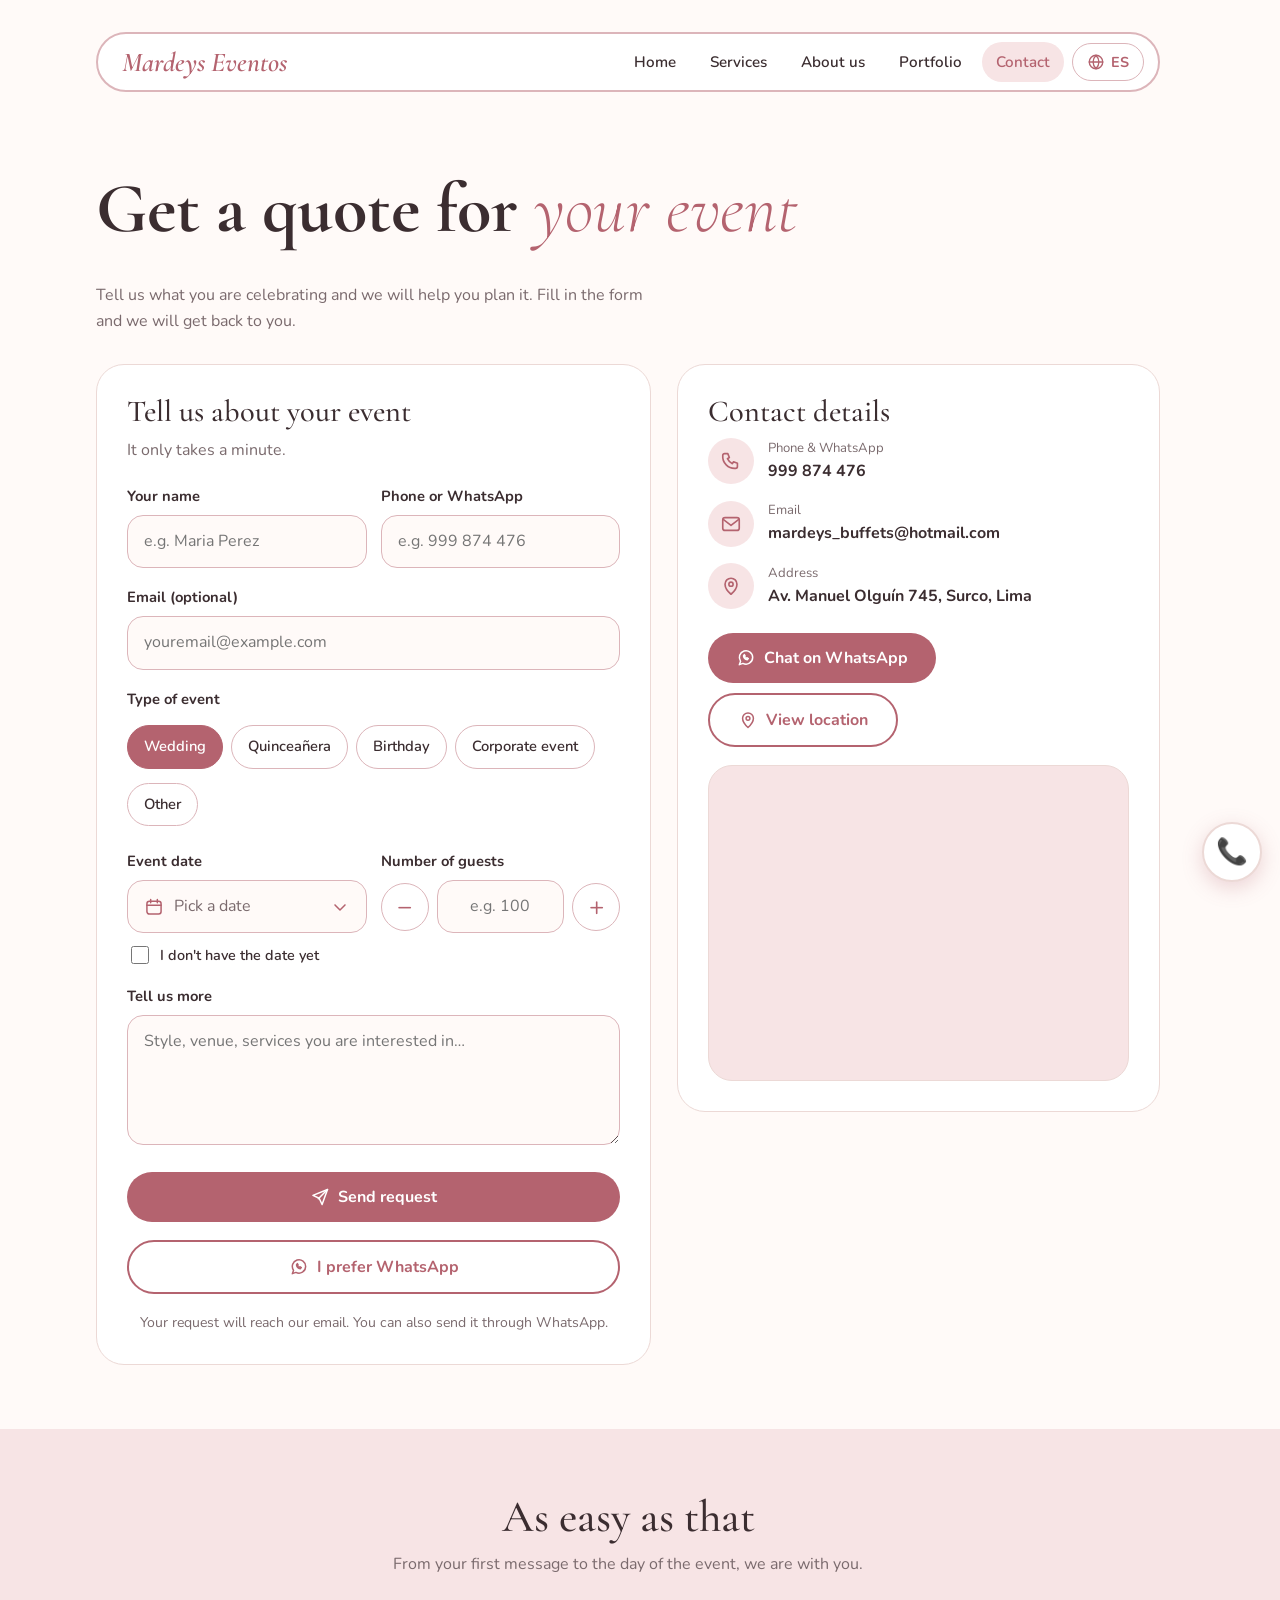
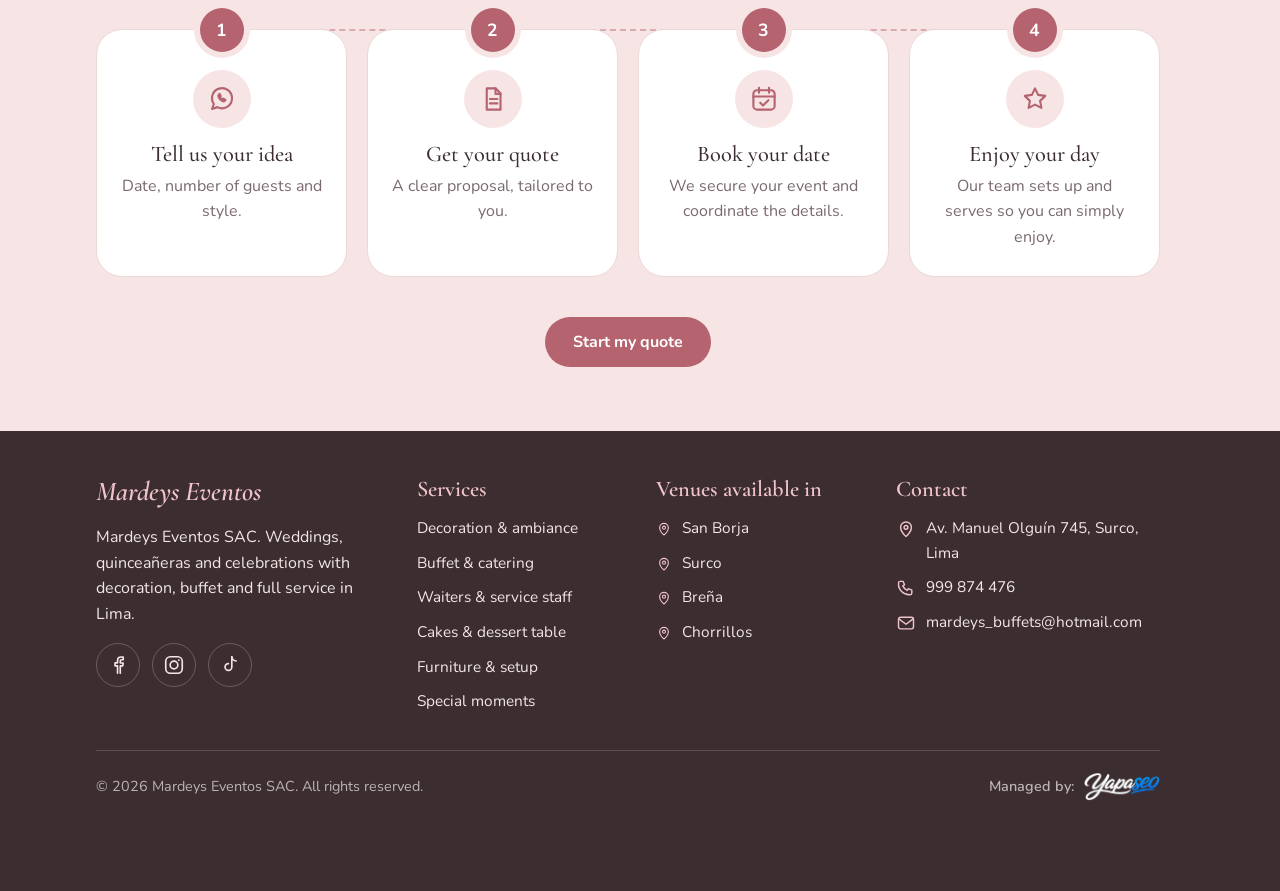
==== contacto/index.html @ 101382a9 "Add files via upload" ====
<!doctype html>
<html lang="es">
  <head>
    <meta charset="utf-8" />
    <meta name="viewport" content="width=device-width, initial-scale=1, viewport-fit=cover" />
    <title>Contacto | Mardeys Eventos</title>
    <meta name="description" content="Cotiza tu evento con Mardeys Eventos. WhatsApp 999 874 476, Surco, Lima." />
    <meta name="theme-color" content="#b4636f" />
    <script>
      /* Evita el parpadeo español -> inglés al cargar */
      try {
        var l = localStorage.getItem("lang") || ((navigator.language || "es").toLowerCase().indexOf("en") === 0 ? "en" : "es");
        if (l === "en") {
          document.documentElement.classList.add("lang-wait");
          setTimeout(function () {
            document.documentElement.classList.remove("lang-wait");
          }, 1500);
        }
      } catch (e) {}
    </script>
    <link rel="canonical" href="https://mardeyseventos.com/contacto/" />
    <link rel="icon" href="../assets/img/favicon.png" type="image/png" />
    <!-- Vista previa al compartir el enlace. Al publicar con el dominio final, cambia https://agencyaxiom1-boop.github.io/mardeyseventos/ por https://mardeyseventos.com/ -->
    <meta property="og:type" content="website" />
    <meta property="og:site_name" content="Mardeys Eventos" />
    <meta property="og:locale" content="es_PE" />
    <meta property="og:title" content="Contacto | Mardeys Eventos" />
    <meta property="og:description" content="Cotiza tu evento con Mardeys Eventos. WhatsApp 999 874 476, Surco, Lima." />
    <meta property="og:url" content="https://agencyaxiom1-boop.github.io/mardeyseventos/contacto/" />
    <meta property="og:image" content="https://agencyaxiom1-boop.github.io/mardeyseventos/assets/img/og-image.jpg" />
    <meta property="og:image:width" content="1200" />
    <meta property="og:image:height" content="630" />
    <meta name="twitter:card" content="summary_large_image" />
    <meta name="twitter:title" content="Contacto | Mardeys Eventos" />
    <meta name="twitter:description" content="Cotiza tu evento con Mardeys Eventos. WhatsApp 999 874 476, Surco, Lima." />
    <meta name="twitter:image" content="https://agencyaxiom1-boop.github.io/mardeyseventos/assets/img/og-image.jpg" />
    <link rel="preconnect" href="https://fonts.googleapis.com" />
    <link rel="preconnect" href="https://fonts.gstatic.com" crossorigin />
    <link
      href="https://fonts.googleapis.com/css2?family=Cormorant+Garamond:ital,wght@0,300;0,500;0,700;1,300;1,600&family=Nunito:wght@400;600;700&display=swap"
      rel="stylesheet"
    />
    <link rel="stylesheet" href="../assets/style.css" />
    <style>
/* Botón de idioma y pie de página (igual que la portada) */
.nav-right {
  display: flex;
  align-items: center;
  gap: 8px;
}
.lang {
  display: inline-flex;
  align-items: center;
  gap: 6px;
  background: #fff;
  color: var(--rose);
  border: 1.5px solid var(--edge, var(--line));
  border-radius: 999px;
  padding: 8px 14px;
  font: 700 0.9rem "Nunito", sans-serif;
  cursor: pointer;
  transition: background 0.2s;
}
.lang:hover {
  background: var(--blush);
}
.hero h1 span.plain {
  font-weight: inherit;
  font-style: normal;
  color: inherit;
}
@media (max-width: 760px) {
  .logo {
    white-space: nowrap;
    font-size: 1.5rem;
  }
  .lang {
    padding: 7px 11px;
  }
}
.footer-grid {
  display: grid;
  grid-template-columns: 1.4fr 1fr 1fr 1.3fr;
  gap: 36px;
}
footer h4 {
  font: 600 1.4rem "Cormorant Garamond", Georgia, serif;
  color: #f0c4ca;
  margin: 0 0 14px;
}
.f-list,
.f-contact {
  list-style: none;
  margin: 0;
  padding: 0;
  display: grid;
  gap: 10px;
  font-size: 0.96rem;
}
.f-list li,
.f-contact li {
  display: flex;
  gap: 10px;
  align-items: flex-start;
}
.f-ico {
  flex: none;
  width: 20px;
  height: 20px;
  margin-top: 3px;
  fill: none;
  stroke: #f0c4ca;
  stroke-width: 1.7;
  stroke-linecap: round;
  stroke-linejoin: round;
}
.f-ico.sm {
  width: 16px;
  height: 16px;
  margin-top: 5px;
}
footer a {
  text-decoration: none;
}
footer a:hover {
  text-decoration: underline;
}
@media (max-width: 900px) {
  .footer-grid {
    grid-template-columns: 1fr 1fr;
  }
}
@media (max-width: 560px) {
  .footer-grid {
    grid-template-columns: 1fr;
  }
}

/* Contacto */
.btn { position: relative; }
.btn::after { content: ""; position: absolute; left: 0; right: 0; bottom: -4px; height: 4px; }
html.lang-wait body { visibility: hidden; }
.ct-lead { color: var(--soft); max-width: 56ch; margin: 0; }
.ct-grid { display: grid; grid-template-columns: 1.15fr 1fr; gap: 26px; align-items: start; margin-top: 30px; }
.ct-card { background: #fff; border: 1.5px solid var(--line); border-radius: 28px; padding: 30px; }
.ct-card h2 { font-size: 1.9rem; margin-bottom: 0.3em; }
.ct-sub { color: var(--soft); margin: 0 0 22px; }
.ct-form { display: grid; gap: 18px; }
.ct-row { display: grid; grid-template-columns: 1fr 1fr; gap: 14px; }
.ct-field label, .ct-field .lbl { display: block; font-weight: 700; font-size: 0.92rem; margin-bottom: 6px; padding: 0; }
.ct-field input:not([type="radio"]), .ct-field textarea { width: 100%; padding: 13px 16px; border: 1.5px solid var(--edge, var(--line)); border-radius: 16px; font: inherit; background: var(--bg); color: var(--ink); transition: border-color 0.2s, box-shadow 0.2s; }
.ct-field textarea { resize: vertical; min-height: 110px; }
.ct-field input:not([type="radio"]):focus, .ct-field textarea:focus { outline: none; border-color: var(--rose); box-shadow: 0 0 0 4px #b4636f26; }
.chips { display: flex; flex-wrap: wrap; gap: 8px; border: 0; padding: 0; margin: 0; min-width: 0; }
.chip { position: relative; margin: 0; }
.chip input { position: absolute; inset: 0; width: 100%; height: 100%; margin: 0; opacity: 0; cursor: pointer; }
.chip span { display: inline-block; padding: 9px 16px; border-radius: 999px; border: 1.5px solid var(--edge, var(--line)); background: #fff; font-weight: 600; font-size: 0.92rem; transition: background 0.2s, color 0.2s, border-color 0.2s; }
.chip:hover span { background: var(--blush); }
.chip input:checked + span, .chip:hover input:checked + span { background: var(--rose); border-color: var(--rose); color: #fff; }
.chip input:focus-visible + span { outline: 3px solid var(--gold); outline-offset: 2px; }
.ct-submit { width: 100%; justify-content: center; }
.btn svg { flex: none; width: 20px; height: 20px; fill: none; stroke: currentColor; stroke-width: 1.8; stroke-linecap: round; stroke-linejoin: round; }
.ct-note { font-size: 0.88rem; color: var(--soft); text-align: center; margin: 0; }
.ct-list { list-style: none; margin: 0 0 24px; padding: 0; display: grid; gap: 16px; }
.ct-list li { display: flex; gap: 14px; align-items: center; }
.ct-ico { flex: none; width: 46px; height: 46px; border-radius: 50%; background: var(--blush); color: var(--rose); display: grid; place-items: center; }
.ct-ico svg { width: 22px; height: 22px; fill: none; stroke: currentColor; stroke-width: 1.8; stroke-linecap: round; stroke-linejoin: round; }
.ct-list small { display: block; color: var(--soft); font-size: 0.82rem; }
.ct-list a { font-weight: 700; text-decoration: none; word-break: break-word; }
.ct-list a:hover { text-decoration: underline; }
.ct-actions { display: flex; flex-wrap: wrap; gap: 10px; }
.ct-map { margin-top: 18px; border-radius: 24px; overflow: hidden; border: 1.5px solid var(--line); aspect-ratio: 4 / 3; background: var(--blush); }
.ct-map iframe { width: 100%; height: 100%; border: 0; display: block; }
.ct-num { width: 44px; height: 44px; border-radius: 50%; background: var(--rose); color: #fff; display: grid; place-items: center; font: 700 1.1rem "Nunito", sans-serif; }
@media (max-width: 860px) { .ct-grid { grid-template-columns: 1fr; } }
@media (max-width: 520px) { .ct-row { grid-template-columns: 1fr; } .ct-card { padding: 22px; } }
.hp { position: absolute; left: -9999px; width: 1px; height: 1px; opacity: 0; }
.ct-status { display: flex; gap: 14px; align-items: flex-start; border-radius: 20px; padding: 18px; }
.ct-status[hidden] { display: none; }
.ct-status.ok { background: var(--blush); border: 1.5px solid var(--edge, var(--line)); }
.ct-status.err { background: #fff; border: 1.5px solid var(--rose); }
.ct-status p { margin: 4px 0 12px; color: var(--soft); }
.ct-status b { font-size: 1.05rem; }
.st-ico { flex: none; width: 40px; height: 40px; border-radius: 50%; background: var(--rose); color: #fff; display: grid; place-items: center; }
.st-ico svg { width: 22px; height: 22px; fill: none; stroke: currentColor; stroke-width: 1.8; stroke-linecap: round; stroke-linejoin: round; }
.ct-status .btn { padding: 11px 20px; }
.btn.is-sending { opacity: 0.75; pointer-events: none; }
.btn.is-sending svg { animation: ctspin 0.9s linear infinite; }
@keyframes ctspin { to { transform: rotate(360deg); } }
@media (prefers-reduced-motion: reduce) { .btn.is-sending svg { animation: none; } }
.ct-row { align-items: start; }
.ct-err { margin: 6px 0 0; font-size: 0.85rem; color: #b3261e; }
.ct-err[hidden] { display: none; }
.ct-field input[aria-invalid="true"] { border-color: #b3261e; }
.dp { position: relative; }
.dp-btn { width: 100%; display: flex; align-items: center; gap: 10px; text-align: left; padding: 13px 16px; border: 1.5px solid var(--edge, var(--line)); border-radius: 16px; background: var(--bg); color: var(--ink); font: inherit; cursor: pointer; transition: border-color 0.2s, box-shadow 0.2s; }
.dp-btn svg { flex: none; width: 20px; height: 20px; fill: none; stroke: var(--rose); stroke-width: 1.8; stroke-linecap: round; stroke-linejoin: round; }
.dp-txt { flex: 1; color: var(--soft); }
.dp-btn.has .dp-txt { color: var(--ink); font-weight: 600; }
.dp-btn:hover:not(:disabled) { border-color: var(--rose); }
.dp-btn:focus-visible, .dp-btn[aria-expanded="true"] { outline: none; border-color: var(--rose); box-shadow: 0 0 0 4px #b4636f26; }
.dp-btn:disabled { opacity: 0.55; cursor: not-allowed; }
.dp-pop { position: absolute; z-index: 25; left: 0; top: calc(100% + 8px); width: 100%; min-width: 300px; background: #fff; border: 1.5px solid var(--edge, var(--line)); border-radius: 22px; padding: 14px; box-shadow: 0 18px 40px #b4636f33; }
.dp-pop[hidden] { display: none; }
.dp-head { display: flex; align-items: center; justify-content: space-between; margin-bottom: 8px; }
.dp-head b { font: 600 1.25rem "Cormorant Garamond", Georgia, serif; }
.dp-nav { width: 38px; height: 38px; border-radius: 50%; border: 0; background: var(--blush); color: var(--rose); cursor: pointer; display: grid; place-items: center; }
.dp-nav:disabled { opacity: 0.35; cursor: not-allowed; }
.dp-nav svg { width: 18px; height: 18px; fill: none; stroke: currentColor; stroke-width: 2; stroke-linecap: round; stroke-linejoin: round; }
.dp-week, .dp-grid { display: grid; grid-template-columns: repeat(7, 1fr); gap: 2px; text-align: center; }
.dp-week span { font-size: 0.78rem; font-weight: 700; color: var(--soft); padding: 6px 0; }
.dp-day { aspect-ratio: 1; border: 0; border-radius: 50%; background: none; font: 600 0.92rem "Nunito", sans-serif; color: var(--ink); cursor: pointer; padding: 0; }
.dp-day:hover:not(:disabled) { background: var(--blush); }
.dp-day:disabled { color: #c9b9bb; cursor: not-allowed; }
.dp-day.today { box-shadow: inset 0 0 0 1.5px var(--rose); }
.dp-day.sel, .dp-day.sel:hover { background: var(--rose); color: #fff; }
.dp-day:focus-visible { outline: 3px solid var(--gold); outline-offset: 1px; }
.ct-field .chk { display: flex; gap: 8px; align-items: center; margin: 10px 0 0; font-weight: 600; font-size: 0.9rem; cursor: pointer; }
.ct-field .chk input[type="checkbox"] { width: 18px; height: 18px; padding: 0; border: 0; accent-color: var(--rose); box-shadow: none; }
.step { display: flex; align-items: center; gap: 8px; }
.step input { text-align: center; -moz-appearance: textfield; appearance: textfield; min-width: 0; }
.step input::-webkit-outer-spin-button, .step input::-webkit-inner-spin-button { -webkit-appearance: none; margin: 0; }
.step-b { flex: none; width: 48px; height: 48px; border-radius: 50%; border: 1.5px solid var(--edge, var(--line)); background: #fff; color: var(--rose); font: 400 1.6rem/1 "Nunito", sans-serif; cursor: pointer; transition: background 0.2s; }
.step-b:hover { background: var(--blush); }
.step-b:focus-visible { outline: 3px solid var(--gold); outline-offset: 2px; }
.footer-bottom { border-top: 1px solid #f3e6e42e; margin-top: 36px; padding-top: 22px; display: flex; justify-content: space-between; align-items: center; flex-wrap: wrap; gap: 14px; font-size: 0.9rem; color: #f3e6e4b8; }
.footer-bottom p { margin: 0; }
.footer-bottom .by { display: flex; align-items: center; gap: 10px; font-weight: 600; }
.footer-bottom .by img { display: block; height: 28px; width: auto; }
.ct-steps-head { text-align: center; margin-bottom: 52px; }
.ct-steps-head h2 { margin-bottom: 0.2em; }
.ct-steps-head p { margin: 0; color: var(--soft); }
.ct-steps { position: relative; display: grid; grid-template-columns: repeat(4, 1fr); gap: 20px; }
.ct-steps::before { content: ""; position: absolute; top: 0; left: 12.5%; right: 12.5%; border-top: 2px dashed var(--rose); opacity: 0.45; }
.ct-step { position: relative; background: #fff; border: 1.5px solid var(--line); border-radius: 26px; padding: 40px 22px 26px; text-align: center; transition: border-color 0.2s, box-shadow 0.2s; }
.ct-step:hover { border-color: var(--rose); box-shadow: 0 14px 30px #b4636f26; }
.ct-step .ct-num { position: absolute; top: -22px; left: 50%; transform: translateX(-50%); margin: 0; box-shadow: 0 0 0 6px var(--blush); }
.ct-sico { width: 58px; height: 58px; border-radius: 50%; background: var(--blush); color: var(--rose); display: grid; place-items: center; margin: 0 auto 14px; }
.ct-sico svg { width: 30px; height: 30px; fill: none; stroke: currentColor; stroke-width: 1.7; stroke-linecap: round; stroke-linejoin: round; }
.ct-step h3 { font-size: 1.4rem; margin-bottom: 0.3em; }
.ct-step p { margin: 0; color: var(--soft); }
.ct-steps-cta { text-align: center; margin: 40px 0 0; }
#formulario { scroll-margin-top: 100px; }
@media (max-width: 980px) { .ct-steps { grid-template-columns: repeat(2, 1fr); row-gap: 40px; } .ct-steps::before { display: none; } }
@media (max-width: 560px) { .ct-steps { grid-template-columns: 1fr; } }
    </style>
  </head>
  <body>
    <header>
      <div class="wrap">
        <nav class="nav" aria-label="Principal">
          <a class="logo" href="../">Mardeys Eventos</a>
          <div class="nav-right">
            <ul>
              <li><a href="../" data-en="Home">Inicio</a></li>
              <li><a href="../servicios/" data-en="Services">Servicios</a></li>
              <li><a href="../nosotros/" data-en="About us">Nosotros</a></li>
              <li><a href="../portafolio/" data-en="Portfolio">Portafolio</a></li>
              <li><a href="../contacto/" aria-current="page" data-en="Contact">Contacto</a></li>
            </ul>
            <button class="lang" id="lang" type="button" aria-label="Change language to English"><svg viewBox="0 0 24 24" width="18" height="18" fill="none" stroke="currentColor" stroke-width="1.8" stroke-linecap="round" stroke-linejoin="round" aria-hidden="true"><circle cx="12" cy="12" r="9"/><path d="M3 12h18M12 3c2.6 2.8 3.9 5.8 3.9 9s-1.3 6.2-3.9 9c-2.6-2.8-3.9-5.8-3.9-9S9.4 5.8 12 3z"/></svg><span>EN</span></button>
            <button class="burger" aria-label="Abrir menú" data-en-aria="Open menu" aria-expanded="false">☰</button>
          </div>
        </nav>
      </div>
    </header>
    <main>
      <section>
        <div class="wrap">
          <h1><b data-en="Get a quote for">Cotiza</b> <span data-en="your event">tu evento</span></h1>
          <p class="ct-lead" data-en="Tell us what you are celebrating and we will help you plan it. Fill in the form and we will get back to you.">Cuéntanos qué celebras y te ayudamos a armarlo. Llena el formulario y te contactaremos.</p>
          <div class="ct-grid">
            <div class="ct-card" id="formulario">
              <h2 data-en="Tell us about your event">Cuéntanos de tu evento</h2>
              <p class="ct-sub" data-en="It only takes a minute.">Solo te tomará un minuto.</p>
              <form id="cotiza" class="ct-form" novalidate>
                <div class="ct-row">
                  <div class="ct-field">
                    <label for="c-name" data-en="Your name">Tu nombre</label>
                    <input id="c-name" name="n" autocomplete="name" placeholder="Ej. María Pérez" data-en-ph="e.g. Maria Perez" />
                    <p class="ct-err" id="er-name" role="alert" hidden data-en="Please enter your name.">Escribe tu nombre.</p>
                  </div>
                  <div class="ct-field">
                    <label for="c-phone" data-en="Phone or WhatsApp">Teléfono o WhatsApp</label>
                    <input id="c-phone" name="p" type="tel" inputmode="tel" autocomplete="tel" placeholder="Ej. 999 874 476" data-en-ph="e.g. 999 874 476" />
                    <p class="ct-err" id="er-phone" role="alert" hidden data-en="Please enter a valid phone or WhatsApp number.">Escribe un teléfono o WhatsApp válido.</p>
                  </div>
                </div>
                <div class="ct-field">
                  <label for="c-mail" data-en="Email (optional)">Correo (opcional)</label>
                  <input id="c-mail" name="e" type="email" autocomplete="email" placeholder="tucorreo@ejemplo.com" data-en-ph="youremail@example.com" />
                  <p class="ct-err" id="er-mail" role="alert" hidden data-en="Please check that your email is correct.">Revisa que tu correo esté bien escrito.</p>
                </div>
                <fieldset class="chips ct-field" aria-labelledby="c-type">
                  <span class="lbl" id="c-type" style="width: 100%" data-en="Type of event">Tipo de evento</span>
                  <label class="chip"><input type="radio" name="t" value="Boda" data-en="Wedding" checked /><span data-en="Wedding">Boda</span></label><label class="chip"><input type="radio" name="t" value="Quinceañera" data-en="Quinceañera" /><span data-en="Quinceañera">Quinceañera</span></label><label class="chip"><input type="radio" name="t" value="Cumpleaños" data-en="Birthday" /><span data-en="Birthday">Cumpleaños</span></label><label class="chip"><input type="radio" name="t" value="Evento corporativo" data-en="Corporate event" /><span data-en="Corporate event">Evento corporativo</span></label><label class="chip"><input type="radio" name="t" value="Otro" data-en="Other" /><span data-en="Other">Otro</span></label>
                </fieldset>
                <div class="ct-row">
                  <div class="ct-field">
                    <label id="c-date-l" data-en="Event date">Fecha del evento</label>
                    <div class="dp" id="dp">
                      <button type="button" class="dp-btn" id="dpBtn" aria-haspopup="dialog" aria-expanded="false" aria-labelledby="c-date-l dpTxt"><svg viewBox="0 0 24 24" aria-hidden="true"><rect x="3.5" y="5" width="17" height="15.5" rx="3"/><path d="M8 3v4M16 3v4M3.5 10h17"/></svg><span class="dp-txt" id="dpTxt" data-en="Pick a date">Elige una fecha</span><svg viewBox="0 0 24 24" aria-hidden="true"><path d="M6 9.5l6 6 6-6"/></svg></button>
                      <input type="hidden" name="f" id="c-date" value="" />
                      <div class="dp-pop" id="dpPop" role="dialog" aria-label="Calendario" data-en-aria="Calendar" hidden>
                        <div class="dp-head">
                          <button type="button" class="dp-nav" id="dpPrev" aria-label="Mes anterior" data-en-aria="Previous month"><svg viewBox="0 0 24 24" aria-hidden="true"><path d="M14.5 6l-6 6 6 6"/></svg></button>
                          <b id="dpTitle" aria-live="polite"></b>
                          <button type="button" class="dp-nav" id="dpNext" aria-label="Mes siguiente" data-en-aria="Next month"><svg viewBox="0 0 24 24" aria-hidden="true"><path d="M9.5 6l6 6-6 6"/></svg></button>
                        </div>
                        <div class="dp-week" id="dpWeek"></div>
                        <div class="dp-grid" id="dpGrid"></div>
                      </div>
                    </div>
                    <label class="chk"><input type="checkbox" id="dpTbd" /><span data-en="I don't have the date yet">Aún no tengo la fecha</span></label>
                  </div>
                  <div class="ct-field">
                    <label for="c-guests" data-en="Number of guests">Número de invitados</label>
                    <div class="step">
                      <button type="button" class="step-b" id="gMinus" aria-label="Menos invitados" data-en-aria="Fewer guests">−</button>
                      <input id="c-guests" name="i" type="number" min="1" max="5000" inputmode="numeric" placeholder="Ej. 100" data-en-ph="e.g. 100" />
                      <button type="button" class="step-b" id="gPlus" aria-label="Más invitados" data-en-aria="More guests">+</button>
                    </div>
                    <p class="ct-err" id="er-guests" role="alert" hidden data-en="Please enter a number greater than 0.">Escribe un número mayor a 0.</p>
                  </div>
                </div>
                <div class="ct-field">
                  <label for="c-msg" data-en="Tell us more">Cuéntanos más</label>
                  <textarea id="c-msg" name="m" rows="4" placeholder="Estilo, local, servicios que te interesan…" data-en-ph="Style, venue, services you are interested in…"></textarea>
                </div>
                <input class="hp" type="text" name="_honey" tabindex="-1" autocomplete="off" aria-hidden="true" />
                <button class="btn ct-submit" id="ctSend" type="submit"><svg viewBox="0 0 24 24" aria-hidden="true"><path d="M21 3L10 14"/><path d="M21 3l-6.5 18-3.5-7.5L3.5 10z"/></svg><span data-en="Send request">Enviar solicitud</span></button>
                <button class="btn alt ct-submit" id="ctWa" type="button"><svg viewBox="0 0 24 24" aria-hidden="true"><path d="M20 11.5a8 8 0 0 1-11.7 7L4 20l1.5-4A8 8 0 1 1 20 11.5z"/><path d="M9 9.5c.3 2 2.5 4.2 4.5 4.5l1.3-1.3-1.8-1-.8.8c-.8-.4-1.6-1.2-2-2l.8-.8-1-1.8z"/></svg><span data-en="I prefer WhatsApp">Prefiero WhatsApp</span></button>
                <p class="ct-note" data-en="Your request will reach our email. You can also send it through WhatsApp.">Tu solicitud llegará a nuestro correo. También puedes enviarla por WhatsApp.</p>
                <div class="ct-status ok" id="stOk" role="status" hidden>
                  <span class="st-ico"><svg viewBox="0 0 24 24" aria-hidden="true"><circle cx="12" cy="12" r="9"/><path d="M8 12.5l2.7 2.7L16 9.5"/></svg></span>
                  <div>
                    <b data-en="Thank you! We received your request.">¡Gracias! Recibimos tu solicitud.</b>
                    <p data-en="We will get in touch with you. For a faster reply, write to us on WhatsApp.">Nos pondremos en contacto contigo. Para una respuesta más rápida, escríbenos por WhatsApp.</p>
                    <a class="btn" id="stOkWa" data-keep href="https://wa.me/51999874476" target="_blank" rel="noopener"><svg viewBox="0 0 24 24" aria-hidden="true"><path d="M20 11.5a8 8 0 0 1-11.7 7L4 20l1.5-4A8 8 0 1 1 20 11.5z"/><path d="M9 9.5c.3 2 2.5 4.2 4.5 4.5l1.3-1.3-1.8-1-.8.8c-.8-.4-1.6-1.2-2-2l.8-.8-1-1.8z"/></svg><span data-en="Chat on WhatsApp">Escribir por WhatsApp</span></a>
                  </div>
                </div>
                <div class="ct-status err" id="stErr" role="alert" hidden>
                  <span class="st-ico"><svg viewBox="0 0 24 24" aria-hidden="true"><path d="M12 3.5l9.5 16.5h-19z"/><path d="M12 10v4.5M12 17.2v.1"/></svg></span>
                  <div>
                    <b data-en="We could not send your request by email.">No pudimos enviar tu solicitud por correo.</b>
                    <p data-en="Send it through WhatsApp and we will help you just the same.">Envíala por WhatsApp y te atendemos igual.</p>
                    <a class="btn" id="stErrWa" data-keep href="https://wa.me/51999874476" target="_blank" rel="noopener"><svg viewBox="0 0 24 24" aria-hidden="true"><path d="M20 11.5a8 8 0 0 1-11.7 7L4 20l1.5-4A8 8 0 1 1 20 11.5z"/><path d="M9 9.5c.3 2 2.5 4.2 4.5 4.5l1.3-1.3-1.8-1-.8.8c-.8-.4-1.6-1.2-2-2l.8-.8-1-1.8z"/></svg><span data-en="Send via WhatsApp">Enviar por WhatsApp</span></a>
                  </div>
                </div>
              </form>
            </div>
            <div class="ct-card">
              <h2 data-en="Contact details">Datos de contacto</h2>
              <ul class="ct-list">
                <li><span class="ct-ico"><svg viewBox="0 0 24 24" aria-hidden="true"><path d="M5 4h3.5l1.7 4.2-2.1 1.3a11 11 0 0 0 5.4 5.4l1.3-2.1L19 14.5V18a2 2 0 0 1-2 2A13 13 0 0 1 3 6a2 2 0 0 1 2-2z"/></svg></span><div><small data-en="Phone &amp; WhatsApp">Teléfono y WhatsApp</small><a href="tel:+51999874476">999 874 476</a></div></li>
                <li><span class="ct-ico"><svg viewBox="0 0 24 24" aria-hidden="true"><rect x="3" y="5" width="18" height="14" rx="2.5"/><path d="M3.5 7l8.5 6.5L20.5 7"/></svg></span><div><small data-en="Email">Correo</small><a href="mailto:mardeys_buffets@hotmail.com">mardeys_buffets@hotmail.com</a></div></li>
                <li><span class="ct-ico"><svg viewBox="0 0 24 24" aria-hidden="true"><path d="M12 21s-6.5-5.6-6.5-11a6.5 6.5 0 0 1 13 0c0 5.4-6.5 11-6.5 11z"/><circle cx="12" cy="10" r="2.3"/></svg></span><div><small data-en="Address">Dirección</small><a href="https://maps.app.goo.gl/GQTiQzbimwWEMRk46" target="_blank" rel="noopener">Av. Manuel Olguín 745, Surco, Lima</a></div></li>
              </ul>
              <div class="ct-actions">
                <a class="btn" href="https://wa.me/51999874476?text=Hola%20Mardeys%20Eventos%2C%20quiero%20cotizar%20mi%20evento" target="_blank" rel="noopener"><svg viewBox="0 0 24 24" aria-hidden="true"><path d="M20 11.5a8 8 0 0 1-11.7 7L4 20l1.5-4A8 8 0 1 1 20 11.5z"/><path d="M9 9.5c.3 2 2.5 4.2 4.5 4.5l1.3-1.3-1.8-1-.8.8c-.8-.4-1.6-1.2-2-2l.8-.8-1-1.8z"/></svg><span data-en="Chat on WhatsApp">Escribir por WhatsApp</span></a>
                <a class="btn alt" href="https://maps.app.goo.gl/GQTiQzbimwWEMRk46" target="_blank" rel="noopener"><svg viewBox="0 0 24 24" aria-hidden="true"><path d="M12 21s-6.5-5.6-6.5-11a6.5 6.5 0 0 1 13 0c0 5.4-6.5 11-6.5 11z"/><circle cx="12" cy="10" r="2.3"/></svg><span data-en="View location">Ver ubicación</span></a>
              </div>
              <div class="ct-map">
                <iframe src="https://www.google.com/maps?q=Av.+Manuel+Olgu%C3%ADn+745,+Surco,+Lima&amp;output=embed" title="Mapa" aria-label="Mapa de ubicación de Mardeys Eventos" data-en-aria="Mardeys Eventos location map" loading="lazy" referrerpolicy="no-referrer-when-downgrade"></iframe>
              </div>
            </div>
          </div>
        </div>
      </section>
      <section class="tint">
        <div class="wrap">
          <div class="ct-steps-head">
            <h2 data-en="As easy as that">Así de fácil</h2>
            <p data-en="From your first message to the day of the event, we are with you.">Desde tu primer mensaje hasta el día del evento, te acompañamos.</p>
          </div>
          <div class="ct-steps">
            <div class="ct-step">
              <div class="ct-num">1</div>
              <span class="ct-sico"><svg viewBox="0 0 24 24" aria-hidden="true"><path d="M20 11.5a8 8 0 0 1-11.7 7L4 20l1.5-4A8 8 0 1 1 20 11.5z"/><path d="M9 9.5c.3 2 2.5 4.2 4.5 4.5l1.3-1.3-1.8-1-.8.8c-.8-.4-1.6-1.2-2-2l.8-.8-1-1.8z"/></svg></span>
              <h3 data-en="Tell us your idea">Cuéntanos tu idea</h3>
              <p data-en="Date, number of guests and style.">Fecha, número de invitados y estilo.</p>
            </div>
            <div class="ct-step">
              <div class="ct-num">2</div>
              <span class="ct-sico"><svg viewBox="0 0 24 24" aria-hidden="true"><path d="M7 3.5h7l4 4V20.5H7z"/><path d="M14 3.5V8h4M9.5 12h6M9.5 15.5h6"/></svg></span>
              <h3 data-en="Get your quote">Recibe tu cotización</h3>
              <p data-en="A clear proposal, tailored to you.">Una propuesta clara, a tu medida.</p>
            </div>
            <div class="ct-step">
              <div class="ct-num">3</div>
              <span class="ct-sico"><svg viewBox="0 0 24 24" aria-hidden="true"><rect x="3.5" y="5" width="17" height="15.5" rx="3"/><path d="M8 3v4M16 3v4M3.5 10h17M9 15l2.2 2.2L15.5 13"/></svg></span>
              <h3 data-en="Book your date">Reserva tu fecha</h3>
              <p data-en="We secure your event and coordinate the details.">Aseguramos tu evento y coordinamos los detalles.</p>
            </div>
            <div class="ct-step">
              <div class="ct-num">4</div>
              <span class="ct-sico"><svg viewBox="0 0 24 24" aria-hidden="true"><path d="M12 3.5l2.5 5.2 5.7.8-4.1 4 1 5.6L12 16.5 6.9 19.1l1-5.6-4.1-4 5.7-.8z"/></svg></span>
              <h3 data-en="Enjoy your day">Disfruta tu día</h3>
              <p data-en="Our team sets up and serves so you can simply enjoy.">Nuestro equipo monta y atiende para que tú solo disfrutes.</p>
            </div>
          </div>
          <p class="ct-steps-cta"><a class="btn" href="#formulario"><span data-en="Start my quote">Empezar mi cotización</span></a></p>
        </div>
      </section>
    </main>
    <footer>
      <div class="wrap footer-grid">
        <div>
          <a class="logo" href="../">Mardeys Eventos</a>
          <p data-en="Mardeys Eventos SAC. Weddings, quinceañeras and celebrations with decoration, buffet and full service in Lima.">
            Mardeys Eventos SAC. Bodas, quinceañeras y celebraciones con decoración, buffet y
            servicio completo en Lima.
          </p>
          <div class="social">
            <a
              href="https://www.facebook.com/share/19fRWKrdeW/"
              target="_blank"
              rel="noopener"
              aria-label="Facebook"
              title="Facebook"
              ><svg
                viewBox="0 0 24 24"
                width="22"
                height="22"
                fill="none"
                stroke="currentColor"
                stroke-width="1.8"
                stroke-linecap="round"
                stroke-linejoin="round"
                aria-hidden="true"
              >
                <path
                  d="M14.5 21v-8h2.7l.4-3.2h-3.1V7.8c0-.9.3-1.5 1.6-1.5h1.6V3.4c-.3 0-1.2-.1-2.3-.1-2.3 0-3.9 1.4-3.9 4v2.3H8.8V13h2.7v8"
                /></svg></a
            ><a
              href="https://www.instagram.com/mardeyseventos/"
              target="_blank"
              rel="noopener"
              aria-label="Instagram"
              title="Instagram"
              ><svg
                viewBox="0 0 24 24"
                width="22"
                height="22"
                fill="none"
                stroke="currentColor"
                stroke-width="1.8"
                stroke-linecap="round"
                stroke-linejoin="round"
                aria-hidden="true"
              >
                <rect x="3" y="3" width="18" height="18" rx="5" />
                <circle cx="12" cy="12" r="4.2" />
                <circle cx="17.3" cy="6.7" r="1" fill="currentColor" stroke="none" /></svg></a
            ><a
              href="https://www.tiktok.com/@mardeys_eventos"
              target="_blank"
              rel="noopener"
              aria-label="TikTok"
              title="TikTok"
              ><svg
                viewBox="0 0 24 24"
                width="22"
                height="22"
                fill="none"
                stroke="currentColor"
                stroke-width="1.8"
                stroke-linecap="round"
                stroke-linejoin="round"
                aria-hidden="true"
              >
                <path d="M14 3v11.2a3.7 3.7 0 1 1-3.7-3.7" />
                <path d="M14 3c.3 2.5 2.1 4.3 4.7 4.6" /></svg
            ></a>
          </div>
        </div>
        <div>
          <h4 data-en="Services">Servicios</h4>
          <ul class="f-list">
            <li data-en="Decoration &amp; ambiance">Decoración y ambientación</li>
            <li data-en="Buffet &amp; catering">Buffet y catering</li>
            <li data-en="Waiters &amp; service staff">Mozos y personal de servicio</li>
            <li data-en="Cakes &amp; dessert table">Tortas y mesa de dulces</li>
            <li data-en="Furniture &amp; setup">Mobiliario y montaje</li>
            <li data-en="Special moments">Momentos especiales</li>
          </ul>
        </div>
        <div>
          <h4 data-en="Venues available in">Locales disponibles en</h4>
          <ul class="f-list">
            <li><svg class="f-ico sm" viewBox="0 0 24 24" aria-hidden="true"><path d="M12 21s-6.5-5.6-6.5-11a6.5 6.5 0 0 1 13 0c0 5.4-6.5 11-6.5 11z"/><circle cx="12" cy="10" r="2.3"/></svg>San Borja</li>
            <li><svg class="f-ico sm" viewBox="0 0 24 24" aria-hidden="true"><path d="M12 21s-6.5-5.6-6.5-11a6.5 6.5 0 0 1 13 0c0 5.4-6.5 11-6.5 11z"/><circle cx="12" cy="10" r="2.3"/></svg>Surco</li>
            <li><svg class="f-ico sm" viewBox="0 0 24 24" aria-hidden="true"><path d="M12 21s-6.5-5.6-6.5-11a6.5 6.5 0 0 1 13 0c0 5.4-6.5 11-6.5 11z"/><circle cx="12" cy="10" r="2.3"/></svg>Breña</li>
            <li><svg class="f-ico sm" viewBox="0 0 24 24" aria-hidden="true"><path d="M12 21s-6.5-5.6-6.5-11a6.5 6.5 0 0 1 13 0c0 5.4-6.5 11-6.5 11z"/><circle cx="12" cy="10" r="2.3"/></svg>Chorrillos</li>
          </ul>
        </div>
        <div>
          <h4 data-en="Contact">Contacto</h4>
          <ul class="f-contact">
            <li><svg class="f-ico" viewBox="0 0 24 24" aria-hidden="true"><path d="M12 21s-6.5-5.6-6.5-11a6.5 6.5 0 0 1 13 0c0 5.4-6.5 11-6.5 11z"/><circle cx="12" cy="10" r="2.3"/></svg><a href="https://maps.app.goo.gl/GQTiQzbimwWEMRk46" target="_blank" rel="noopener">Av. Manuel Olguín 745, Surco, Lima</a></li>
            <li><svg class="f-ico" viewBox="0 0 24 24" aria-hidden="true"><path d="M5 4h3.5l1.7 4.2-2.1 1.3a11 11 0 0 0 5.4 5.4l1.3-2.1L19 14.5V18a2 2 0 0 1-2 2A13 13 0 0 1 3 6a2 2 0 0 1 2-2z"/></svg><a href="tel:+51999874476">999 874 476</a></li>
            <li><svg class="f-ico" viewBox="0 0 24 24" aria-hidden="true"><rect x="3" y="5" width="18" height="14" rx="2.5"/><path d="M3.5 7l8.5 6.5L20.5 7"/></svg><a href="mailto:mardeys_buffets@hotmail.com">mardeys_buffets@hotmail.com</a></li>
          </ul>
        </div>
      </div>
      <div class="wrap">
        <div class="footer-bottom">
          <p>© <span class="yr">2026</span> <span data-en="Mardeys Eventos SAC. All rights reserved.">Mardeys Eventos SAC. Todos los derechos reservados.</span></p>
          <p class="by"><span data-en="Managed by:">Administrado por:</span> <a href="https://yapaseo.com/" target="_blank" rel="noopener" aria-label="Yapaseo"><img src="../assets/img/yapaseo.webp" alt="Yapaseo" height="28" loading="lazy" onerror="this.replaceWith(document.createTextNode('Yapaseo'))" /></a></p>
        </div>
      </div>
    </footer>
    <script>
      document.querySelectorAll(".yr").forEach(function (e) {
        e.textContent = new Date().getFullYear();
      });
    </script>
    <a
      class="fab"
      href="https://wa.me/51999874476?text=Hola%20Mardeys%20Eventos%2C%20quiero%20cotizar%20mi%20evento"
      aria-label="Escribir por WhatsApp" data-en-aria="Chat on WhatsApp"
    >
      📞
    </a>
    <script>
      (function () {
        var D = document,
          TO = "mardeys_buffets@hotmail.com",
          ENDPOINT = "https://formsubmit.co/ajax/" + TO,
          LOC = { es: "es-PE", en: "en-US" },
          b = D.querySelector(".burger"),
          u = D.querySelector(".nav ul"),
          f = D.getElementById("cotiza");
        if (b)
          b.addEventListener("click", function () {
            var o = u.classList.toggle("open");
            b.setAttribute("aria-expanded", o);
          });
        if (!f) return;
        function lang() {
          return D.documentElement.lang === "en" ? "en" : "es";
        }
        function T(es, en) {
          return lang() === "en" ? en : es;
        }
        function parse(s) {
          var p = s.split("-");
          return new Date(+p[0], +p[1] - 1, +p[2]);
        }
        function iso(d) {
          return d.getFullYear() + "-" + String(d.getMonth() + 1).padStart(2, "0") + "-" + String(d.getDate()).padStart(2, "0");
        }
        function fmt(s, loc) {
          return new Intl.DateTimeFormat(loc, { weekday: "long", day: "numeric", month: "long", year: "numeric" }).format(parse(s));
        }

        /* ---------- Calendario ---------- */
        var dpBtn = D.getElementById("dpBtn"),
          dpTxt = D.getElementById("dpTxt"),
          dpPop = D.getElementById("dpPop"),
          dpGrid = D.getElementById("dpGrid"),
          dpWeek = D.getElementById("dpWeek"),
          dpTitle = D.getElementById("dpTitle"),
          dpPrev = D.getElementById("dpPrev"),
          dpNext = D.getElementById("dpNext"),
          dpVal = D.getElementById("c-date"),
          dpTbd = D.getElementById("dpTbd"),
          today = new Date();
        today.setHours(0, 0, 0, 0);
        var view = new Date(today.getFullYear(), today.getMonth(), 1),
          focus = new Date(today);
        function same(a, c) {
          return a.getFullYear() === c.getFullYear() && a.getMonth() === c.getMonth() && a.getDate() === c.getDate();
        }
        function setText() {
          if (dpVal.value) {
            dpTxt.removeAttribute("data-en");
            dpTxt.textContent = fmt(dpVal.value, LOC[lang()]);
            dpBtn.classList.add("has");
          } else {
            dpTxt.dataset.es = "Elige una fecha";
            dpTxt.setAttribute("data-en", "Pick a date");
            dpTxt.textContent = T("Elige una fecha", "Pick a date");
            dpBtn.classList.remove("has");
          }
        }
        function render() {
          var loc = LOC[lang()],
            start = lang() === "en" ? 0 : 1,
            y = view.getFullYear(),
            m = view.getMonth(),
            t = new Intl.DateTimeFormat(loc, { month: "long", year: "numeric" }).format(view),
            h = "",
            i;
          dpTitle.textContent = t.charAt(0).toUpperCase() + t.slice(1);
          for (i = 0; i < 7; i++)
            h += '<span aria-hidden="true">' + new Intl.DateTimeFormat(loc, { weekday: "short" }).format(new Date(2024, 0, 7 + start + i)).replace(".", "").slice(0, 2) + "</span>";
          dpWeek.innerHTML = h;
          h = "";
          var off = (new Date(y, m, 1).getDay() - start + 7) % 7,
            n = new Date(y, m + 1, 0).getDate();
          for (i = 0; i < off; i++) h += "<span></span>";
          for (i = 1; i <= n; i++) {
            var dt = new Date(y, m, i),
              s = iso(dt),
              cls = "dp-day" + (same(dt, today) ? " today" : "") + (s === dpVal.value ? " sel" : "");
            h += '<button type="button" class="' + cls + '" data-iso="' + s + '"' + (dt < today ? " disabled" : "") + ' tabindex="' + (same(dt, focus) ? 0 : -1) + '" aria-label="' + fmt(s, loc) + '"' + (s === dpVal.value ? ' aria-pressed="true"' : "") + ">" + i + "</button>";
          }
          dpGrid.innerHTML = h;
          dpPrev.disabled = y === today.getFullYear() && m === today.getMonth();
        }
        function fixFocus() {
          var n = new Date(view.getFullYear(), view.getMonth() + 1, 0).getDate(),
            nf = new Date(view.getFullYear(), view.getMonth(), Math.min(focus.getDate(), n));
          focus = nf < today ? new Date(today) : nf;
        }
        function openCal() {
          var sel = dpVal.value ? parse(dpVal.value) : today;
          view = new Date(sel.getFullYear(), sel.getMonth(), 1);
          focus = new Date(sel);
          render();
          dpPop.hidden = false;
          dpBtn.setAttribute("aria-expanded", "true");
          (dpGrid.querySelector('[tabindex="0"]') || dpGrid.querySelector(".dp-day:not(:disabled)")).focus();
        }
        function closeCal(back) {
          dpPop.hidden = true;
          dpBtn.setAttribute("aria-expanded", "false");
          if (back) dpBtn.focus();
        }
        dpBtn.addEventListener("click", function () {
          if (dpPop.hidden) openCal();
          else closeCal(false);
        });
        dpPrev.addEventListener("click", function () {
          view = new Date(view.getFullYear(), view.getMonth() - 1, 1);
          fixFocus();
          render();
        });
        dpNext.addEventListener("click", function () {
          view = new Date(view.getFullYear(), view.getMonth() + 1, 1);
          fixFocus();
          render();
        });
        dpGrid.addEventListener("click", function (e) {
          var d = e.target.closest(".dp-day");
          if (!d || d.disabled) return;
          dpVal.value = d.getAttribute("data-iso");
          setText();
          closeCal(true);
        });
        dpPop.addEventListener("keydown", function (e) {
          if (e.key === "Escape") {
            e.preventDefault();
            closeCal(true);
            return;
          }
          if (!e.target.classList.contains("dp-day")) return;
          var start = lang() === "en" ? 0 : 1,
            nf = new Date(focus),
            k = e.key;
          if (k === "ArrowLeft") nf.setDate(nf.getDate() - 1);
          else if (k === "ArrowRight") nf.setDate(nf.getDate() + 1);
          else if (k === "ArrowUp") nf.setDate(nf.getDate() - 7);
          else if (k === "ArrowDown") nf.setDate(nf.getDate() + 7);
          else if (k === "PageUp") nf.setMonth(nf.getMonth() - 1);
          else if (k === "PageDown") nf.setMonth(nf.getMonth() + 1);
          else if (k === "Home") nf.setDate(nf.getDate() - ((nf.getDay() - start + 7) % 7));
          else if (k === "End") nf.setDate(nf.getDate() + 6 - ((nf.getDay() - start + 7) % 7));
          else return;
          e.preventDefault();
          if (nf < today) nf = new Date(today);
          focus = nf;
          view = new Date(nf.getFullYear(), nf.getMonth(), 1);
          render();
          dpGrid.querySelector('[tabindex="0"]').focus();
        });
        D.addEventListener("click", function (e) {
          if (!dpPop.hidden && !e.target.closest("#dp")) closeCal(false);
        });
        dpTbd.addEventListener("change", function () {
          if (dpTbd.checked) {
            dpVal.value = "";
            setText();
            closeCal(false);
          }
          dpBtn.disabled = dpTbd.checked;
        });
        new MutationObserver(function () {
          setText();
          if (!dpPop.hidden) render();
        }).observe(D.documentElement, { attributes: true, attributeFilter: ["lang"] });
        setText();

        /* ---------- Invitados (+ / −) ---------- */
        var guests = D.getElementById("c-guests");
        function bump(dir) {
          var v = parseInt(guests.value, 10);
          if (dir > 0) guests.value = Math.min(5000, (v || 40) + 10);
          else if (v) guests.value = Math.max(10, v - 10);
          guests.dispatchEvent(new Event("input"));
        }
        D.getElementById("gPlus").addEventListener("click", function () {
          bump(1);
        });
        D.getElementById("gMinus").addEventListener("click", function () {
          bump(-1);
        });

        /* ---------- Validación amigable ---------- */
        var rules = [
          { id: "c-name", err: "er-name", ok: function (v) { return v.trim().length > 0; } },
          { id: "c-phone", err: "er-phone", ok: function (v) { return v.replace(/\D/g, "").length >= 7; } },
          { id: "c-mail", err: "er-mail", ok: function (v) { return !v.trim() || /^[^\s@]+@[^\s@]+\.[^\s@]+$/.test(v.trim()); } },
          { id: "c-guests", err: "er-guests", ok: function (v) { return !v || (+v >= 1 && +v <= 5000); } },
        ];
        function validate(only) {
          var first = null;
          rules.forEach(function (r) {
            if (only && only.indexOf(r.id) < 0) return;
            var el = D.getElementById(r.id),
              bad = !r.ok(el.value);
            D.getElementById(r.err).hidden = !bad;
            if (bad) {
              el.setAttribute("aria-invalid", "true");
              el.setAttribute("aria-describedby", r.err);
              if (!first) first = el;
            } else {
              el.removeAttribute("aria-invalid");
              el.removeAttribute("aria-describedby");
            }
          });
          if (first) first.focus();
          return !first;
        }
        rules.forEach(function (r) {
          D.getElementById(r.id).addEventListener("input", function () {
            if (!D.getElementById(r.err).hidden) validate([r.id]);
          });
        });

        /* ---------- Envío ---------- */
        var send = D.getElementById("ctSend"),
          waBtn = D.getElementById("ctWa"),
          ok = D.getElementById("stOk"),
          err = D.getElementById("stErr");
        function read() {
          var d = new FormData(f),
            r = f.querySelector('input[name="t"]:checked'),
            fi = d.get("f") || "";
          return {
            name: (d.get("n") || "").trim(),
            phone: (d.get("p") || "").trim(),
            email: (d.get("e") || "").trim(),
            tipoEs: r ? r.value : "",
            tipoEn: r ? r.dataset.en : "",
            fechaEs: fi ? fmt(fi, LOC.es) : "",
            fechaEn: fi ? fmt(fi, LOC.en) : "",
            inv: d.get("i") || "",
            msg: (d.get("m") || "").trim(),
            hp: d.get("_honey") || "",
          };
        }
        function waUrl(x) {
          var t =
            lang() === "en"
              ? "Hello Mardeys Eventos, my name is " + x.name + ". I would like a quote for: " + x.tipoEn + ". Date: " + (x.fechaEn || "to be defined") + ". Guests: " + (x.inv || "to be defined") + ". " + x.msg
              : "Hola Mardeys Eventos, soy " + x.name + ". Quiero cotizar: " + x.tipoEs + ". Fecha: " + (x.fechaEs || "por definir") + ". Invitados: " + (x.inv || "por definir") + ". " + x.msg;
          return "https://wa.me/51999874476?text=" + encodeURIComponent(t.trim());
        }
        function show(el) {
          ok.hidden = el !== ok;
          err.hidden = el !== err;
          el.scrollIntoView({ block: "nearest" });
        }
        f.addEventListener("reset", function () {
          dpVal.value = "";
          setTimeout(function () {
            setText();
            dpBtn.disabled = false;
          }, 0);
        });
        waBtn.addEventListener("click", function () {
          if (!validate(["c-name"])) return;
          window.open(waUrl(read()), "_blank", "noopener");
        });
        f.addEventListener("submit", function (e) {
          e.preventDefault();
          ok.hidden = true;
          err.hidden = true;
          if (!validate()) return;
          var x = read();
          if (x.hp) return;
          send.classList.add("is-sending");
          send.disabled = true;
          send.setAttribute("aria-busy", "true");
          var payload = {
            Nombre: x.name,
            "Teléfono / WhatsApp": x.phone,
            "Tipo de evento": x.tipoEs,
            "Fecha del evento": x.fechaEs || "Por definir",
            "Número de invitados": x.inv || "Por definir",
            Mensaje: x.msg || "-",
            "Idioma de la página": lang() === "en" ? "Inglés" : "Español",
            _subject: "Nueva solicitud de cotización - Mardeys Eventos (web)",
            _template: "table",
            _captcha: "false",
          };
          if (x.email) payload.email = x.email;
          fetch(ENDPOINT, {
            method: "POST",
            headers: { "Content-Type": "application/json", Accept: "application/json" },
            body: JSON.stringify(payload),
          })
            .then(function (r) {
              return r.json().then(function (j) {
                return { ok: r.ok, j: j };
              });
            })
            .then(function (res) {
              if (res.ok && (res.j.success === true || res.j.success === "true")) {
                D.getElementById("stOkWa").href = waUrl(x);
                f.reset();
                show(ok);
              } else throw new Error("fail");
            })
            .catch(function () {
              D.getElementById("stErrWa").href = waUrl(x);
              show(err);
            })
            .finally(function () {
              send.classList.remove("is-sending");
              send.disabled = false;
              send.removeAttribute("aria-busy");
            });
        });
      })();
    </script>
    <script>
      /* Idioma ES / EN: el texto en español es el original; el inglés está en los atributos data-en, data-en-alt y data-en-aria */
      (function () {
        var D = document,
          btn = D.getElementById("lang");
        var META = {
          es: { t: D.title, d: (D.querySelector('meta[name="description"]') || {}).content },
          en: {
            t: "Contact | Mardeys Eventos",
            d: "Get a quote for your event with Mardeys Eventos. WhatsApp 999 874 476, Surco, Lima.",
          },
        };
        var WA = {
          es: "Hola Mardeys Eventos, quiero cotizar mi evento",
          en: "Hello Mardeys Eventos, I would like a quote for my event",
        };
        function swap(sel, attr, enKey, esKey) {
          D.querySelectorAll(sel).forEach(function (n) {
            if (n.dataset[esKey] === undefined)
              n.dataset[esKey] = attr ? n.getAttribute(attr) : n.textContent;
          });
        }
        function apply(lang, save) {
          var en = lang === "en";
          swap("[data-en]", null, "en", "es");
          D.querySelectorAll("[data-en]").forEach(function (n) {
            n.textContent = en ? n.dataset.en : n.dataset.es;
          });
          swap("[data-en-alt]", "alt", "enAlt", "esAlt");
          D.querySelectorAll("[data-en-alt]").forEach(function (n) {
            n.setAttribute("alt", en ? n.dataset.enAlt : n.dataset.esAlt);
          });
          swap("[data-en-aria]", "aria-label", "enAria", "esAria");
          D.querySelectorAll("[data-en-aria]").forEach(function (n) {
            n.setAttribute("aria-label", en ? n.dataset.enAria : n.dataset.esAria);
          });
          swap("[data-en-ph]", "placeholder", "enPh", "esPh");
          D.querySelectorAll("[data-en-ph]").forEach(function (n) {
            n.setAttribute("placeholder", en ? n.dataset.enPh : n.dataset.esPh);
          });
          D.querySelectorAll('a[href^="https://wa.me/"]:not([data-keep])').forEach(function (a) {
            a.href = "https://wa.me/51999874476?text=" + encodeURIComponent(WA[lang]);
          });
          D.title = META[lang].t;
          var md = D.querySelector('meta[name="description"]');
          if (md) md.content = META[lang].d;
          D.documentElement.lang = lang;
          btn.querySelector("span").textContent = en ? "ES" : "EN";
          btn.setAttribute("aria-label", en ? "Cambiar idioma a español" : "Change language to English");
          if (save) {
            try {
              localStorage.setItem("lang", lang);
            } catch (e) {}
          }
        }
        var saved = null;
        try {
          saved = localStorage.getItem("lang");
        } catch (e) {}
        var lang = saved || ((navigator.language || "es").toLowerCase().indexOf("en") === 0 ? "en" : "es");
        if (lang === "en") apply("en", false);
        D.documentElement.classList.remove("lang-wait");
        btn.addEventListener("click", function () {
          lang = lang === "en" ? "es" : "en";
          apply(lang, true);
        });
      })();
    </script>
  </body>
</html>
---- assets/style.css ----
:root {
  --bg: #fffaf8;
  --ink: #3b2d30;
  --soft: #7a6a6d;
  --rose: #b4636f;
  --blush: #f7e4e5;
  --gold: #b8935f;
  --line: #ecd9d6;
  box-sizing: border-box;
  padding-top: env(safe-area-inset-top, 0px);
  padding-bottom: env(safe-area-inset-bottom, 0px);
}
*,
*::before,
*::after {
  box-sizing: inherit;
}
html {
  scroll-behavior: smooth;
}
body {
  margin: 0;
  background: var(--bg);
  color: var(--ink);
  font:
    16px/1.6 "Nunito",
    system-ui,
    sans-serif;
}
h1,
h2,
h3 {
  font-family: "Cormorant Garamond", Georgia, serif;
  font-weight: 500;
  line-height: 1.1;
  margin: 0 0 0.5em;
}
h1 {
  font-size: clamp(2.4rem, 7vw, 4.4rem);
}
h1 b {
  font-weight: 700;
}
h1 span {
  font-weight: 300;
  font-style: italic;
  color: var(--rose);
}
h2 {
  font-size: clamp(1.9rem, 4.5vw, 2.8rem);
}
h3 {
  font-size: 1.5rem;
}
a {
  color: inherit;
}
img {
  max-width: 100%;
}
.wrap {
  max-width: 1080px;
  margin: 0 auto;
  padding: 0 20px;
}
header {
  position: sticky;
  top: env(safe-area-inset-top, 0px);
  z-index: 20;
  padding: 14px 0;
}
.nav {
  display: flex;
  align-items: center;
  justify-content: space-between;
  background: #fff;
  border: 2px solid var(--line);
  border-radius: 999px;
  padding: 8px 14px 8px 24px;
}
.logo {
  font:
    italic 600 1.7rem "Cormorant Garamond",
    serif;
  color: var(--rose);
  text-decoration: none;
}
.nav ul {
  display: flex;
  gap: 6px;
  list-style: none;
  margin: 0;
  padding: 0;
}
.nav li a {
  display: block;
  padding: 8px 14px;
  border-radius: 999px;
  text-decoration: none;
  font-weight: 600;
  font-size: 0.95rem;
}
.nav li a:hover,
.nav li a[aria-current] {
  background: var(--blush);
  color: var(--rose);
}
.burger {
  display: none;
  background: none;
  border: 0;
  font-size: 1.7rem;
  color: var(--rose);
  cursor: pointer;
}
@media (max-width: 760px) {
  .burger {
    display: block;
  }
  .nav ul {
    display: none;
    position: absolute;
    left: 20px;
    right: 20px;
    top: 72px;
    flex-direction: column;
    background: #fff;
    border: 2px solid var(--line);
    border-radius: 28px;
    padding: 10px;
  }
  .nav ul.open {
    display: flex;
  }
}
.pills {
  display: flex;
  flex-wrap: wrap;
  gap: 10px;
  margin: 22px 0;
}
.pill {
  display: inline-flex;
  gap: 6px;
  align-items: center;
  border: 1.5px solid var(--line);
  background: #fff;
  border-radius: 999px;
  padding: 6px 14px;
  font-size: 0.9rem;
  font-weight: 600;
}
.btn {
  display: inline-flex;
  gap: 8px;
  align-items: center;
  background: var(--rose);
  color: #fff;
  padding: 14px 28px;
  border-radius: 999px;
  font-weight: 700;
  text-decoration: none;
  border: 0;
  font:
    700 1rem "Nunito",
    sans-serif;
  cursor: pointer;
  transition: transform 0.2s;
}
.btn:hover {
  transform: translateY(-2px);
}
.btn.alt {
  background: #fff;
  color: var(--rose);
  border: 2px solid var(--rose);
}
a:focus-visible,
button:focus-visible,
input:focus-visible,
select:focus-visible,
textarea:focus-visible {
  outline: 3px solid var(--gold);
  outline-offset: 2px;
}
.hero {
  display: grid;
  grid-template-columns: 1.05fr 1fr;
  gap: 30px;
  align-items: center;
  padding: 20px 0 0;
}
.hero p {
  max-width: 46ch;
  color: var(--soft);
  font-size: 1.1rem;
}
.photo {
  min-height: 420px;
  border-radius: 50% 50% 0 0/38% 38% 0 0;
  background:
    url(img/hero.jpg) center/cover,
    linear-gradient(160deg, #f3cfd3, #f9ece6 55%, #e9d3b6);
  display: grid;
  place-items: center;
  font-size: 5rem;
}
@media (max-width: 760px) {
  .hero {
    grid-template-columns: 1fr;
  }
  .photo {
    min-height: 320px;
  }
}
section {
  padding: 64px 0;
}
.tint {
  background: var(--blush);
}
.grid {
  display: grid;
  gap: 18px;
  grid-template-columns: repeat(auto-fit, minmax(250px, 1fr));
}
.card {
  background: #fff;
  border: 1.5px solid var(--line);
  border-radius: 26px;
  padding: 26px;
}
.card .ic {
  font-size: 2rem;
}
.card p {
  color: var(--soft);
  margin: 0;
}
.tile {
  aspect-ratio: 4/5;
  border-radius: 26px;
  display: flex;
  align-items: flex-end;
  padding: 18px;
  color: #fff;
  font:
    600 1.3rem "Cormorant Garamond",
    serif;
  background-size: cover;
  background-position: center;
}
.t1 {
  background-image:
    linear-gradient(transparent 40%, #0006), linear-gradient(150deg, #e5b7bd, #f6e3e4);
}
.t2 {
  background-image:
    linear-gradient(transparent 40%, #0006), linear-gradient(150deg, #b9c9b0, #eef2e6);
}
.t3 {
  background-image:
    linear-gradient(transparent 40%, #0006), linear-gradient(150deg, #d9c19a, #f6ead6);
}
.t4 {
  background-image:
    linear-gradient(transparent 40%, #0006), linear-gradient(150deg, #a9b8d6, #e6ecf7);
}
.steps {
  counter-reset: s;
  list-style: none;
  padding: 0;
  display: grid;
  gap: 14px;
}
.steps li {
  counter-increment: s;
  display: flex;
  gap: 16px;
  align-items: flex-start;
}
.steps li::before {
  content: counter(s);
  flex: none;
  width: 38px;
  height: 38px;
  border-radius: 50%;
  background: var(--rose);
  color: #fff;
  display: grid;
  place-items: center;
  font-weight: 700;
}
form {
  display: grid;
  gap: 14px;
}
label {
  font-weight: 700;
  font-size: 0.92rem;
}
input,
select,
textarea {
  width: 100%;
  padding: 13px 16px;
  border: 1.5px solid var(--line);
  border-radius: 18px;
  font: inherit;
  background: #fff;
  color: var(--ink);
}
.two {
  display: grid;
  grid-template-columns: 1fr 1fr;
  gap: 30px;
}
@media (max-width: 760px) {
  .two {
    grid-template-columns: 1fr;
  }
}
footer {
  background: var(--ink);
  color: #f3e6e4;
  padding: 44px 0 90px;
}
footer a {
  color: #f3e6e4;
}
footer .logo {
  color: #f0c4ca;
}
.fab {
  position: fixed;
  right: 18px;
  bottom: calc(18px + env(safe-area-inset-bottom, 0px));
  width: 60px;
  height: 60px;
  border-radius: 50%;
  background: #fff;
  border: 2px solid var(--line);
  display: grid;
  place-items: center;
  font-size: 1.6rem;
  text-decoration: none;
  box-shadow: 0 6px 20px #b4636f40;
  z-index: 30;
}
@media (prefers-reduced-motion: reduce) {
  * {
    transition: none !important;
    scroll-behavior: auto !important;
  }
}

.pill svg,
.btn svg {
  flex: none;
}

a.pill {
  color: inherit;
  text-decoration: none;
}

a.pill:hover {
  background: var(--blush);
}

/* Insignias en una sola fila: Facebook a la izquierda, Ubicación a la derecha */
.pills {
  flex-wrap: nowrap;
  gap: 10px;
  margin: 4px 0 16px;
}

.pill {
  white-space: nowrap;
}

@media (max-width: 760px) {
  .pill {
    font-size: 0.85rem;
    padding: 6px 12px;
  }

  .hero {
    gap: 0;
  }

  .hero .btn {
    margin-bottom: -6px;
  }
}

/* Foto de portada: el pasto (assets/img/jardin.webp) se recorta con la curva #ola */
.hero > div:first-child {
  position: relative;
  z-index: 3;
}

.hero-photo {
  position: relative;
  margin: -61px -20px 0;
}

.hero-photo::before {
  content: "";
  position: absolute;
  inset: 0;
  z-index: 1;
  clip-path: url(#ola);
  background:
    url(img/jardin.webp) center bottom / cover,
    linear-gradient(160deg, #4c9a50, #2b6b3b);
}

.hero-photo img {
  position: relative;
  z-index: 2;
  display: block;
  width: 76%;
  height: auto;
  margin-top: -18px;
  margin-left: 24%;
}

@media (min-width: 761px) {
  .hero-photo {
    margin: 0;
    border-radius: 36px 36px 0 0;
  }

  .hero-photo img {
    width: 90%;
    max-width: 520px;
    margin: 0 auto;
  }
}

/* Redes sociales en el pie de página */
.social {
  display: flex;
  gap: 12px;
  margin-top: 16px;
}

.social a {
  display: grid;
  place-items: center;
  width: 44px;
  height: 44px;
  border: 1.5px solid #f3e6e440;
  border-radius: 50%;
  transition: background 0.2s;
}

.social a:hover {
  background: var(--rose);
  border-color: var(--rose);
}

/* Bordes visibles para que el borde izquierdo de menú, insignias y botón se vea alineado */
:root {
  --edge: #dcb5ba;
}

.nav,
.pill {
  border-color: var(--edge);
}

/* Escritorio: el pasto se extiende de lado a lado detrás del encabezado; la novia no se mueve */
@media (min-width: 761px) {
  section:has(.hero) {
    position: relative;
    overflow: hidden;
  }
  header {
    padding-top: 32px;
  }
  .hero > div:first-child {
    align-self: start;
    margin-top: 56px;
    min-width: 0;
  }
  .hero h1 {
    font-size: clamp(3.6rem, 5.2vw, 5.1rem);
    width: max-content;
    max-width: 9.4em;
  }
  .hero p {
    font-size: clamp(1.1rem, 1.45vw, 1.3rem);
    max-width: 28em;
  }
  .hero .pills {
    margin: 4px 0 22px;
  }
  .hero .pill {
    font-size: 1rem;
    padding: 9px 18px;
  }
  .hero .btn {
    font-size: 1.15rem;
    padding: 18px 36px;
  }
  .hero-photo {
    position: static;
  }
  .hero-photo::before {
    left: 0;
    right: 0;
    top: 20px;
    bottom: 0;
    clip-path: url(#ola-wide);
  }
}

/* Pantallas grandes: todo el contenido (menú, portada, secciones, pie) comparte una misma línea izquierda,
   24 px más a la izquierda; el borde derecho y la novia no se mueven */
@media (min-width: 1200px) {
  .wrap {
    max-width: 1104px;
    margin-left: calc(50% - 564px);
    margin-right: auto;
  }
  .hero {
    grid-template-columns: minmax(0, 1fr) 492.68px;
  }
}
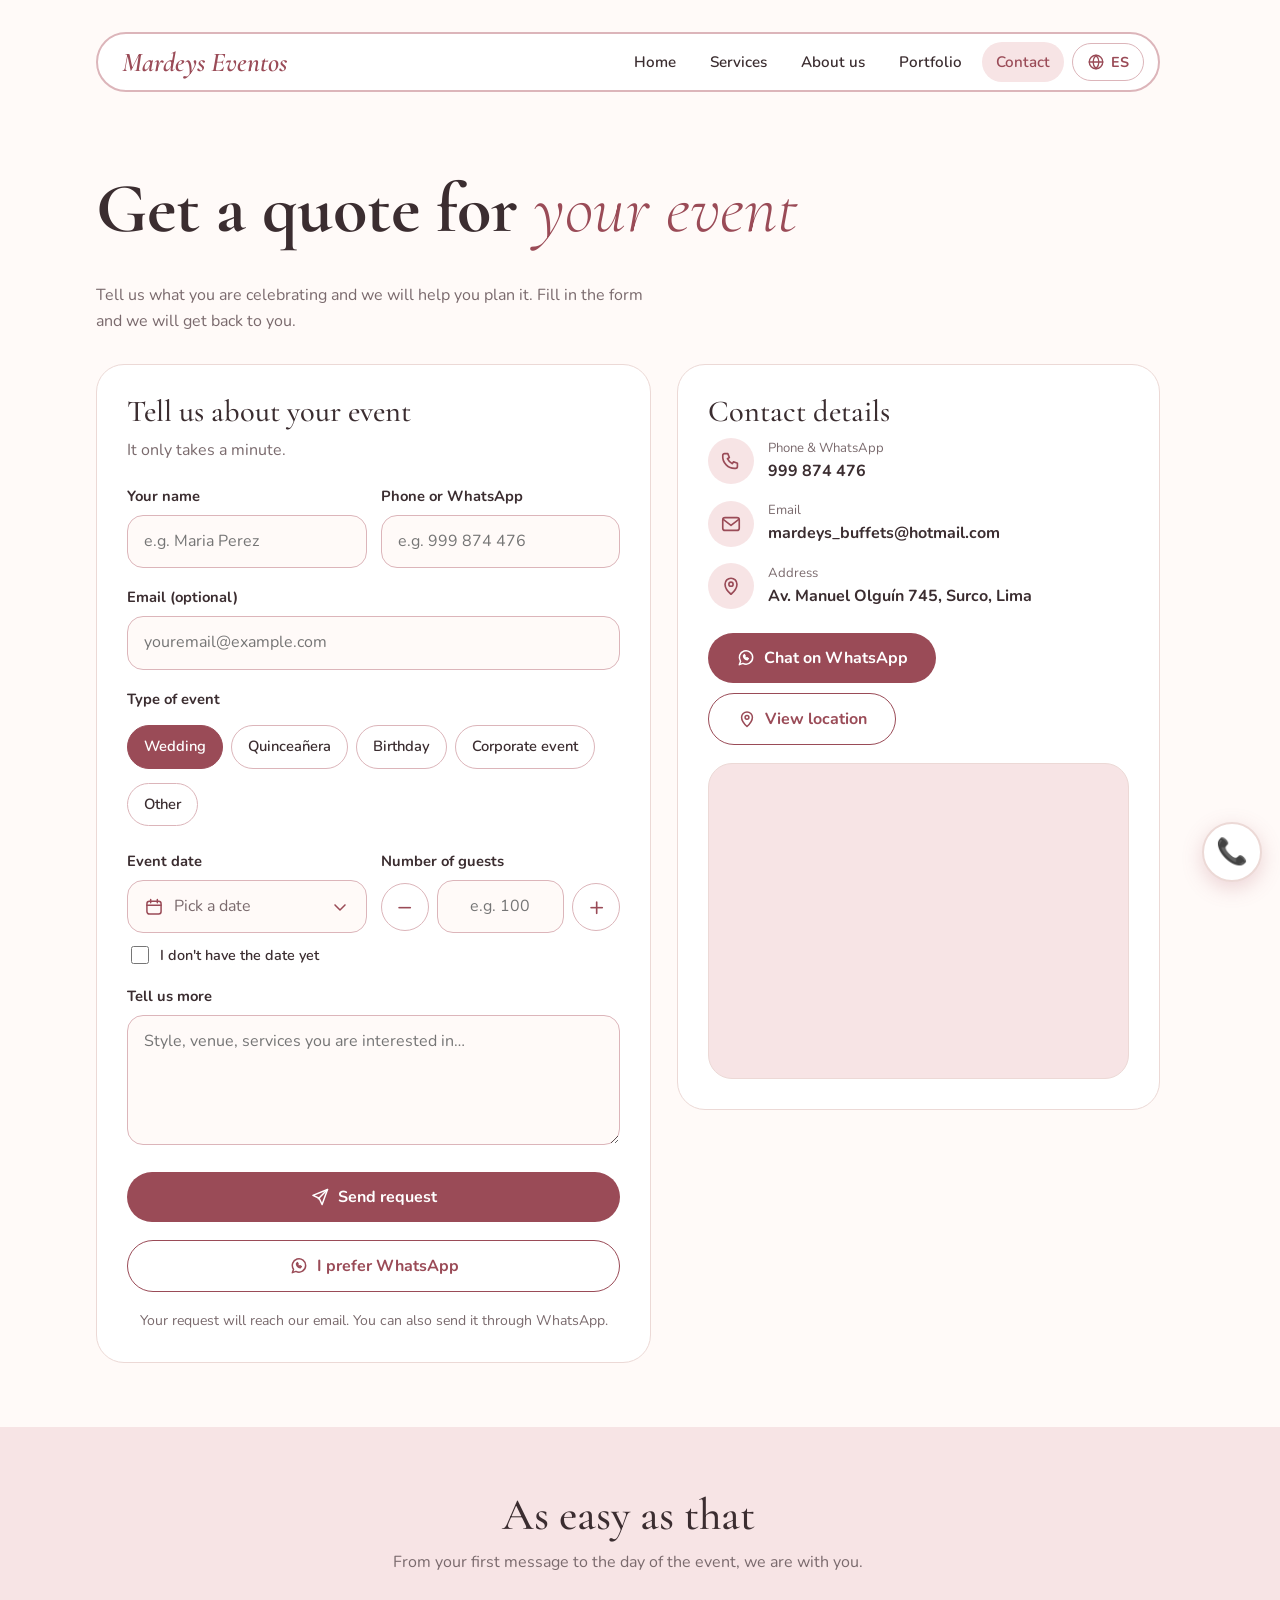
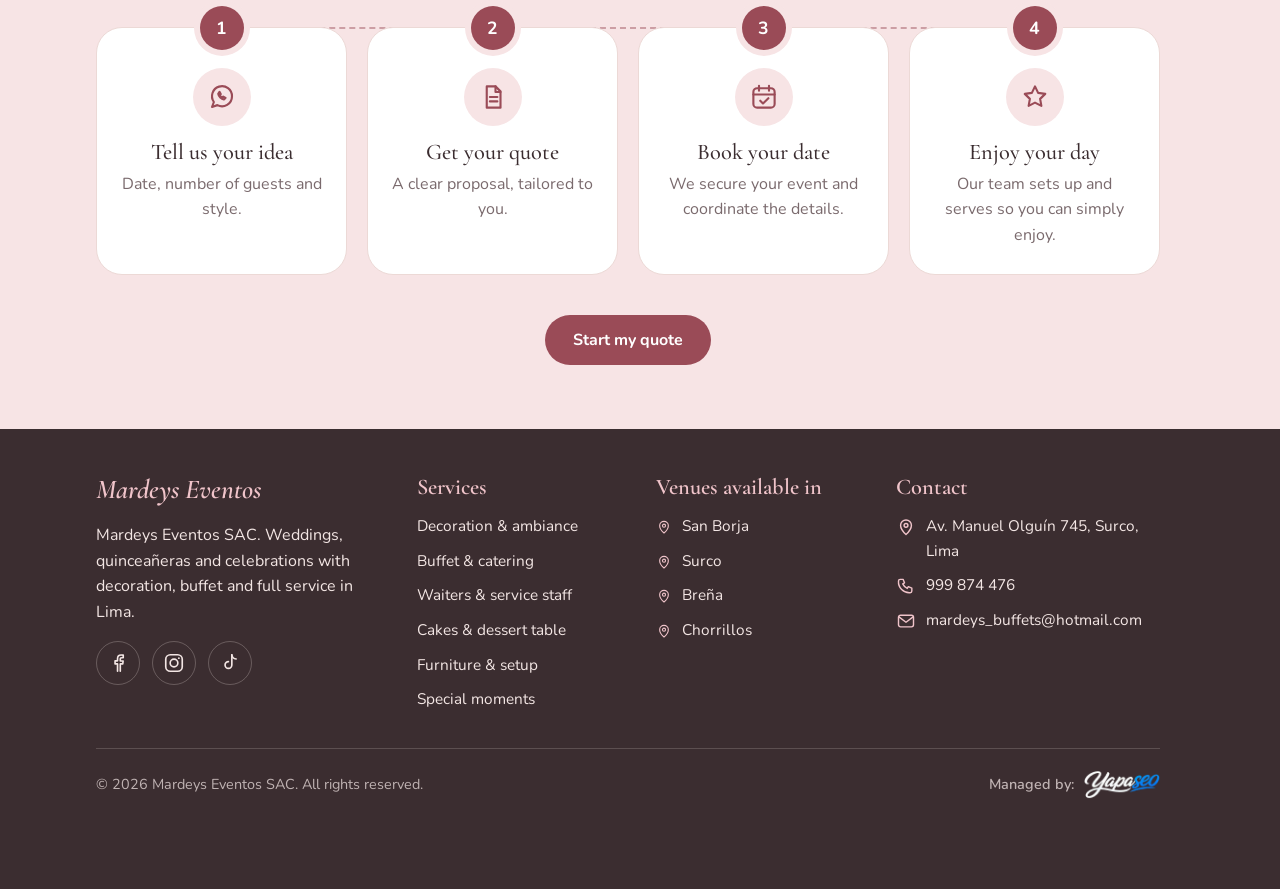
==== commit c6e7525d: "Add files via upload" ====
--- a/contacto/index.html
+++ b/contacto/index.html
@@ -135,6 +135,13 @@
     grid-template-columns: 1fr;
   }
 }
+
+/* Contraste accesible (WCAG AA): rosa más oscuro para texto/botones */
+:root { --rose: #9a4b57; }
+.btn { background: var(--rose); color: #fff; }
+.btn.alt { background: #fff; color: var(--rose); border: 1.5px solid var(--rose); }
+.lang { color: var(--rose); }
+.ct-steps-head p { color: #5a4448; }
 
 /* Contacto */
 .btn { position: relative; }
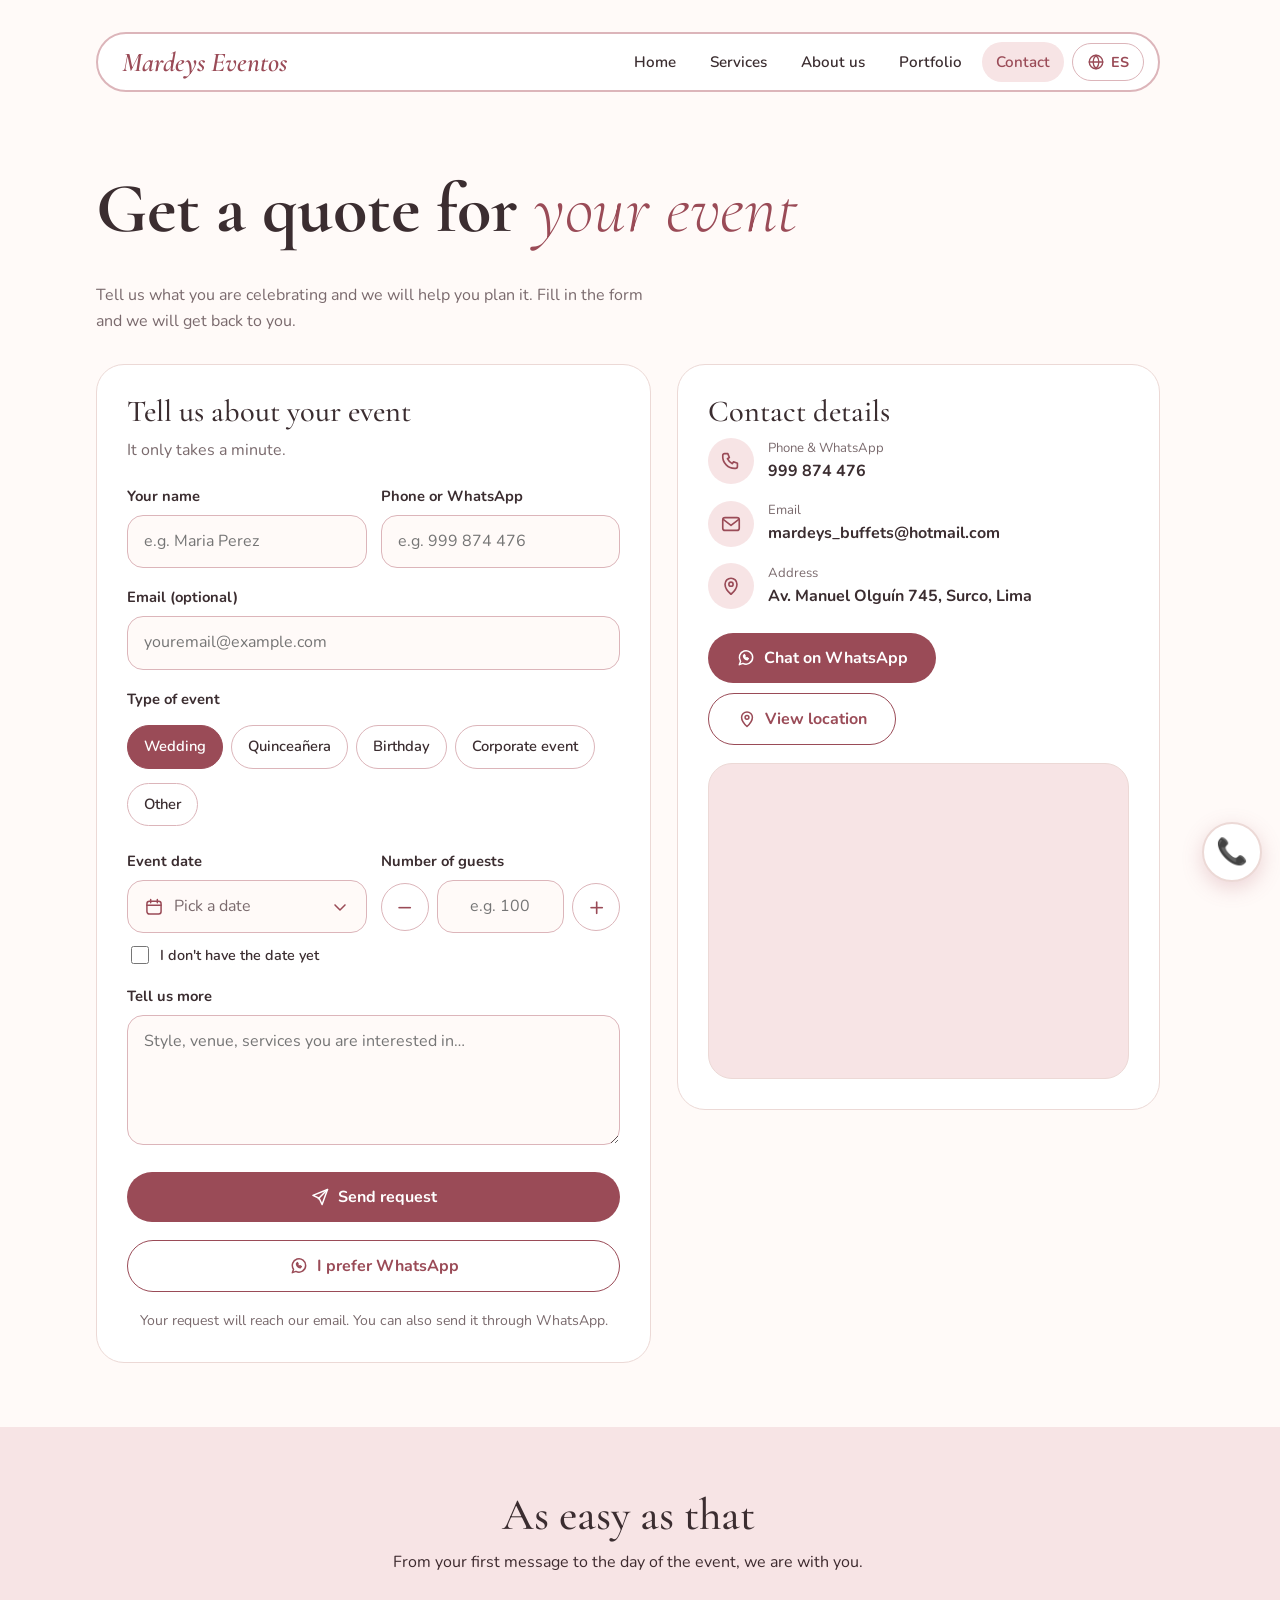
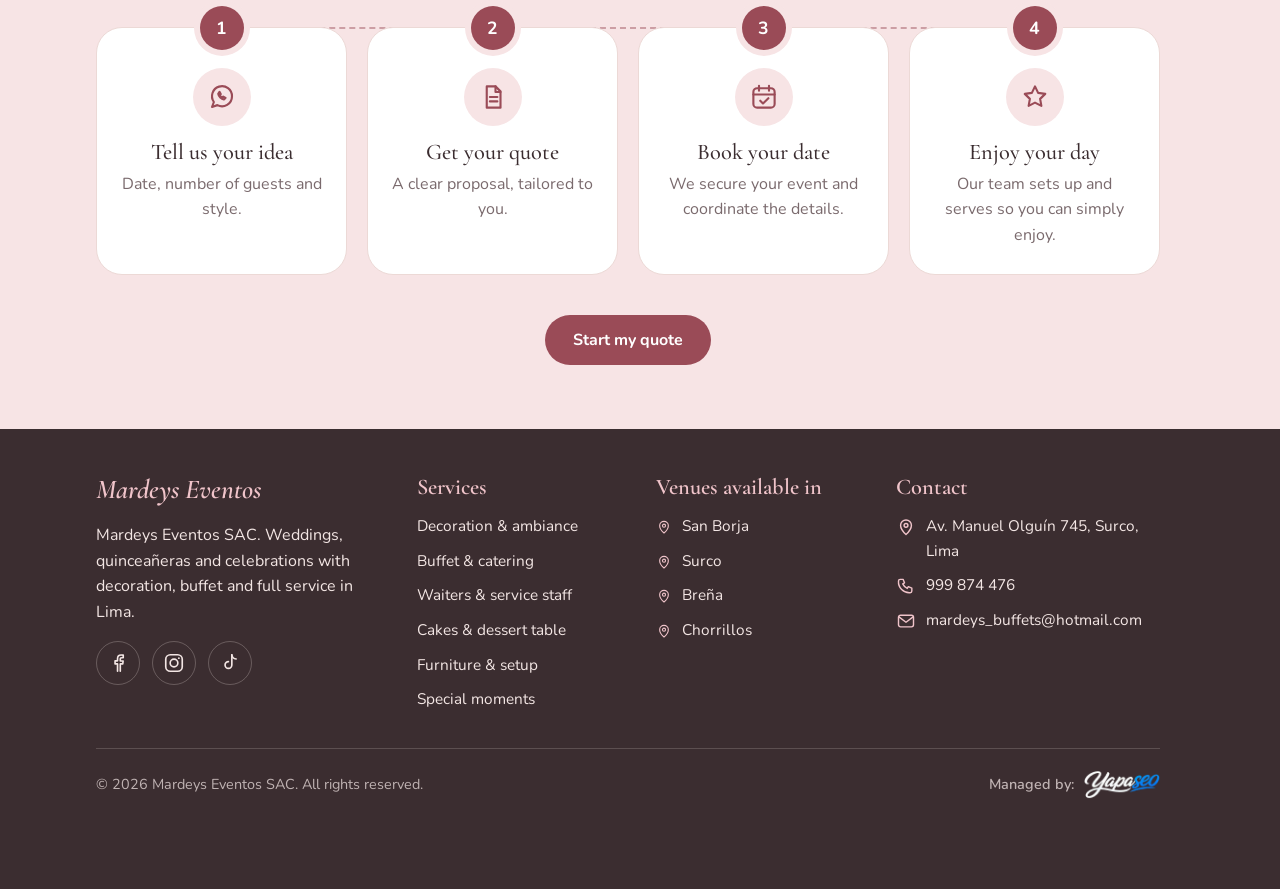
==== commit 69f87e46: "Add files via upload" ====
--- a/contacto/index.html
+++ b/contacto/index.html
@@ -141,7 +141,7 @@
 .btn { background: var(--rose); color: #fff; }
 .btn.alt { background: #fff; color: var(--rose); border: 1.5px solid var(--rose); }
 .lang { color: var(--rose); }
-.ct-steps-head p { color: #5a4448; }
+section.tint .ct-steps-head p { color: #3d2a2e !important; opacity: 1 !important; }
 
 /* Contacto */
 .btn { position: relative; }
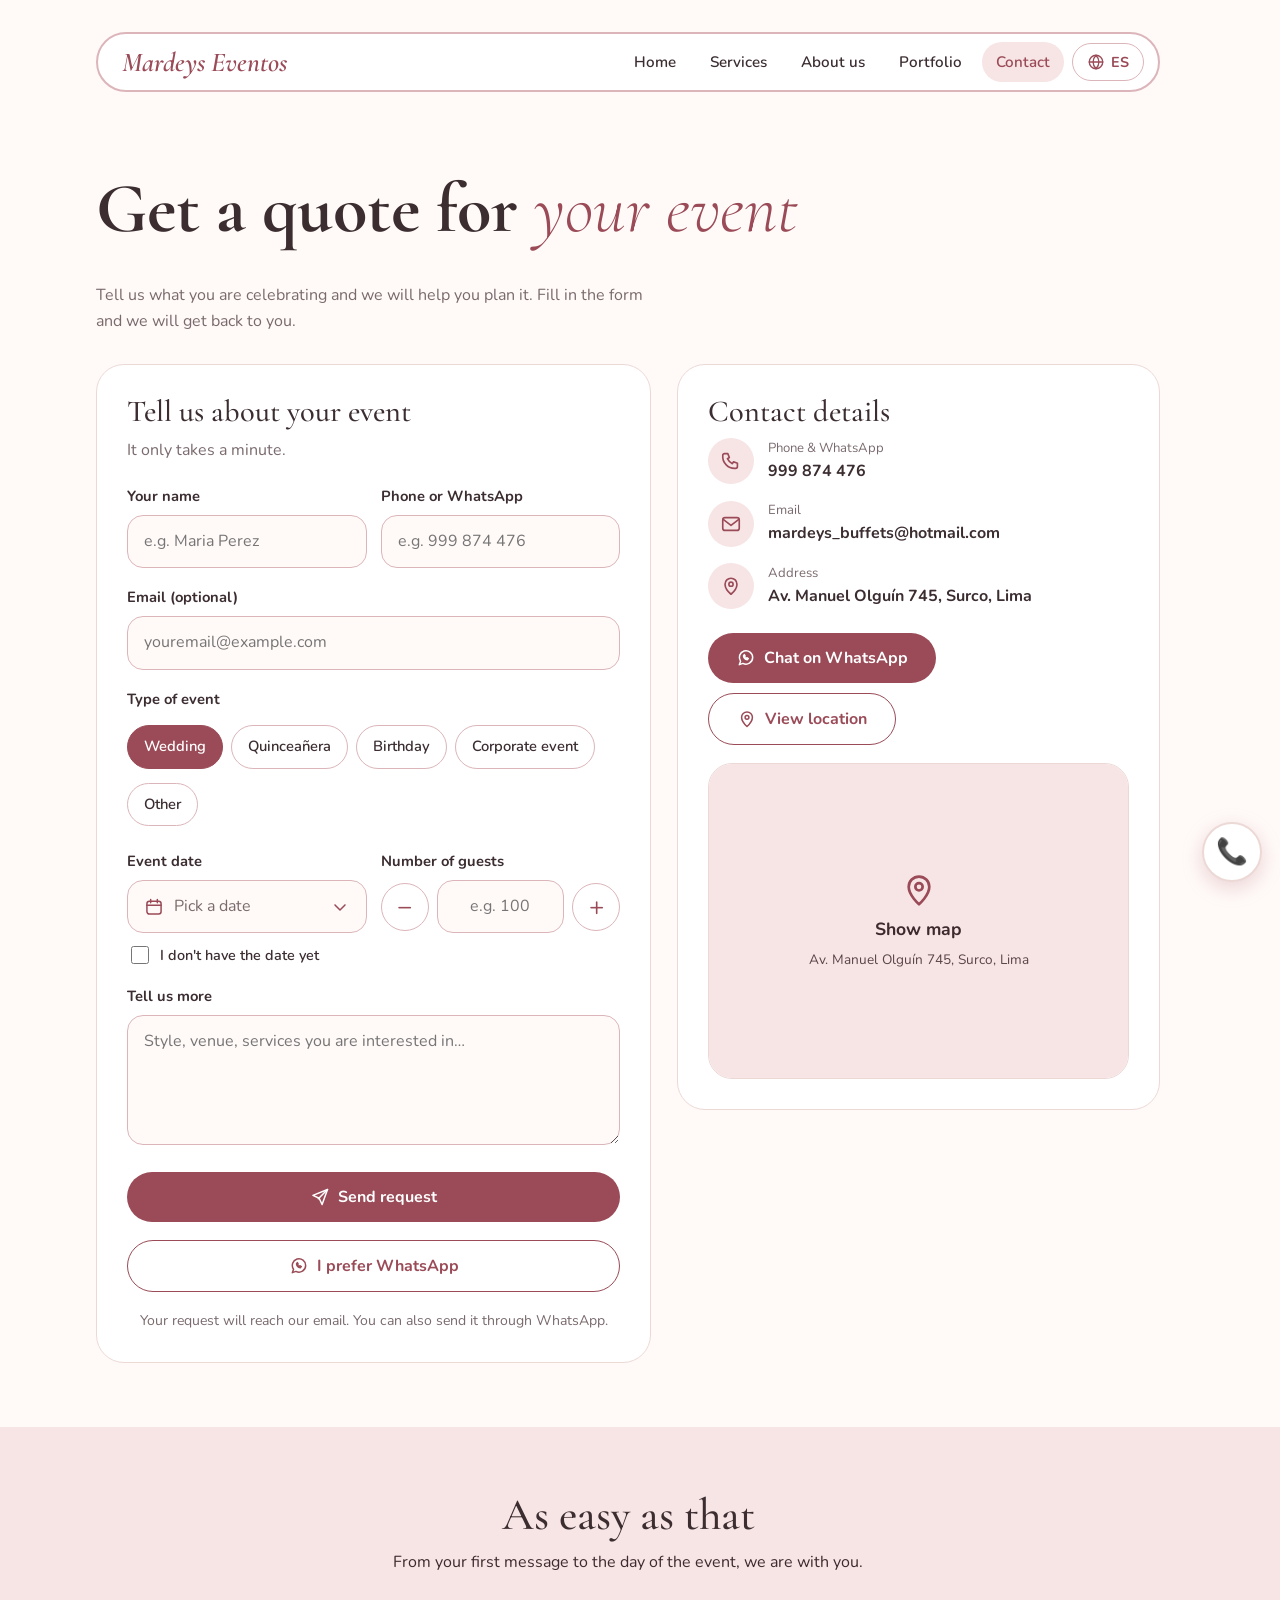
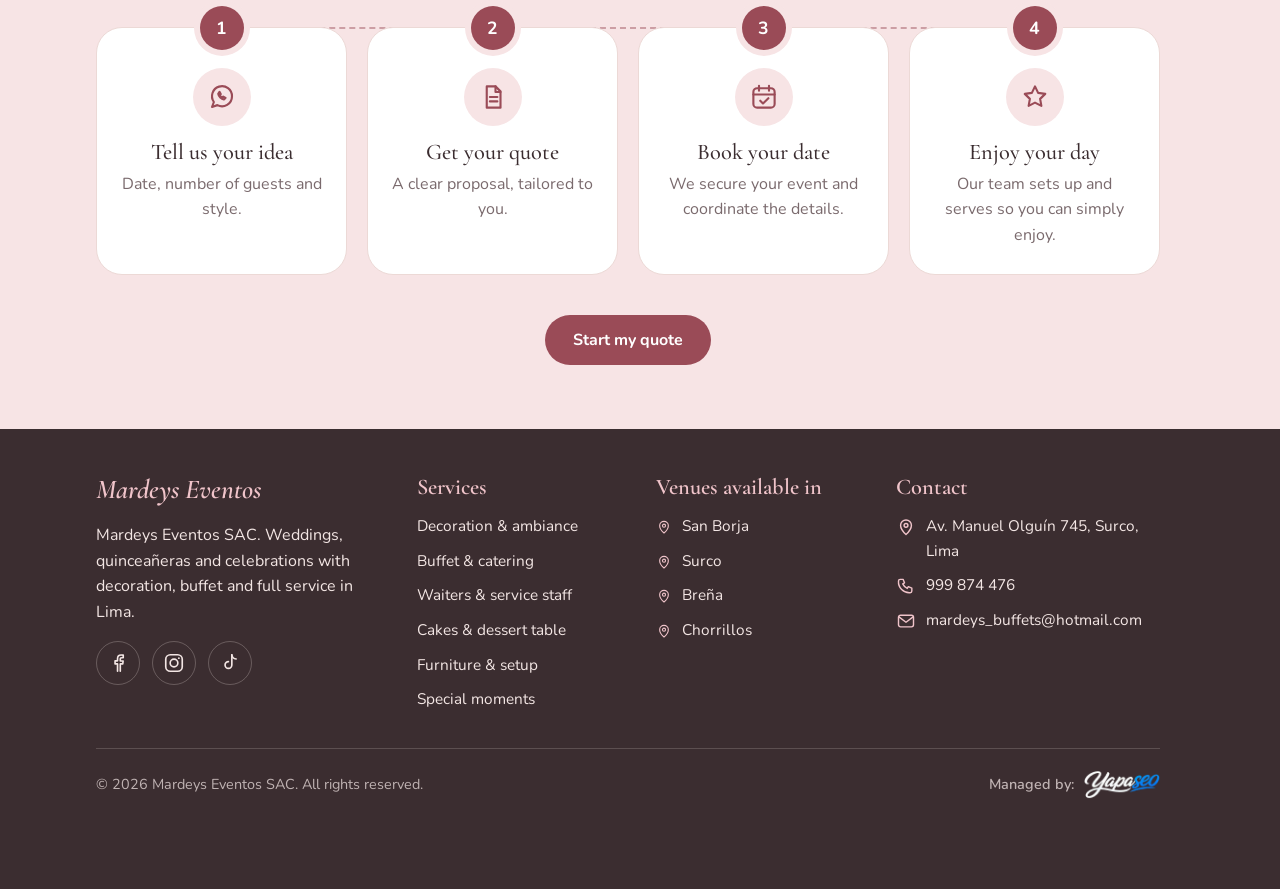
==== commit 95e55853: "Add files via upload" ====
--- a/contacto/index.html
+++ b/contacto/index.html
@@ -178,6 +178,12 @@
 .ct-actions { display: flex; flex-wrap: wrap; gap: 10px; }
 .ct-map { margin-top: 18px; border-radius: 24px; overflow: hidden; border: 1.5px solid var(--line); aspect-ratio: 4 / 3; background: var(--blush); }
 .ct-map iframe { width: 100%; height: 100%; border: 0; display: block; }
+.ct-map-load { width: 100%; height: 100%; display: flex; flex-direction: column; align-items: center; justify-content: center; gap: 6px; border: 0; background: var(--blush); color: #3d2a2e; font: inherit; cursor: pointer; padding: 16px; text-align: center; transition: background 0.2s; }
+.ct-map-load:hover { background: #f6e3e6; }
+.ct-map-load:focus-visible { outline: 3px solid var(--gold); outline-offset: -6px; }
+.ct-map-load svg { width: 38px; height: 38px; fill: none; stroke: var(--rose); stroke-width: 1.7; stroke-linecap: round; stroke-linejoin: round; }
+.ct-map-load b { font-size: 1.1rem; }
+.ct-map-load small { color: #5a4448; font-size: 0.85rem; }
 .ct-num { width: 44px; height: 44px; border-radius: 50%; background: var(--rose); color: #fff; display: grid; place-items: center; font: 700 1.1rem "Nunito", sans-serif; }
 @media (max-width: 860px) { .ct-grid { grid-template-columns: 1fr; } }
 @media (max-width: 520px) { .ct-row { grid-template-columns: 1fr; } .ct-card { padding: 22px; } }
@@ -367,8 +373,12 @@
                 <a class="btn" href="https://wa.me/51999874476?text=Hola%20Mardeys%20Eventos%2C%20quiero%20cotizar%20mi%20evento" target="_blank" rel="noopener"><svg viewBox="0 0 24 24" aria-hidden="true"><path d="M20 11.5a8 8 0 0 1-11.7 7L4 20l1.5-4A8 8 0 1 1 20 11.5z"/><path d="M9 9.5c.3 2 2.5 4.2 4.5 4.5l1.3-1.3-1.8-1-.8.8c-.8-.4-1.6-1.2-2-2l.8-.8-1-1.8z"/></svg><span data-en="Chat on WhatsApp">Escribir por WhatsApp</span></a>
                 <a class="btn alt" href="https://maps.app.goo.gl/GQTiQzbimwWEMRk46" target="_blank" rel="noopener"><svg viewBox="0 0 24 24" aria-hidden="true"><path d="M12 21s-6.5-5.6-6.5-11a6.5 6.5 0 0 1 13 0c0 5.4-6.5 11-6.5 11z"/><circle cx="12" cy="10" r="2.3"/></svg><span data-en="View location">Ver ubicación</span></a>
               </div>
-              <div class="ct-map">
-                <iframe src="https://www.google.com/maps?q=Av.+Manuel+Olgu%C3%ADn+745,+Surco,+Lima&amp;output=embed" title="Mapa" aria-label="Mapa de ubicación de Mardeys Eventos" data-en-aria="Mardeys Eventos location map" loading="lazy" referrerpolicy="no-referrer-when-downgrade"></iframe>
+              <div class="ct-map" id="ctMap">
+                <button type="button" class="ct-map-load" id="ctMapLoad">
+                  <svg viewBox="0 0 24 24" aria-hidden="true"><path d="M12 21s-6.5-5.6-6.5-11a6.5 6.5 0 0 1 13 0c0 5.4-6.5 11-6.5 11z"/><circle cx="12" cy="10" r="2.3"/></svg>
+                  <b data-en="Show map">Mostrar mapa</b>
+                  <small>Av. Manuel Olguín 745, Surco, Lima</small>
+                </button>
               </div>
             </div>
           </div>
@@ -513,7 +523,7 @@
       <div class="wrap">
         <div class="footer-bottom">
           <p>© <span class="yr">2026</span> <span data-en="Mardeys Eventos SAC. All rights reserved.">Mardeys Eventos SAC. Todos los derechos reservados.</span></p>
-          <p class="by"><span data-en="Managed by:">Administrado por:</span> <a href="https://yapaseo.com/" target="_blank" rel="noopener" aria-label="Yapaseo"><img src="../assets/img/yapaseo.webp" alt="Yapaseo" height="28" loading="lazy" onerror="this.replaceWith(document.createTextNode('Yapaseo'))" /></a></p>
+          <p class="by"><span data-en="Managed by:">Administrado por:</span> <a href="https://yapaseo.com/" target="_blank" rel="noopener" aria-label="Yapaseo"><img src="../assets/img/yapaseo.webp" alt="Yapaseo" width="76" height="28" loading="lazy" onerror="this.replaceWith(document.createTextNode('Yapaseo'))" /></a></p>
         </div>
       </div>
     </footer>
@@ -844,6 +854,26 @@
       })();
     </script>
     <script>
+      /* El mapa de Google (~230 KiB de JS) solo se carga cuando el usuario lo pide */
+      (function () {
+        var box = document.getElementById("ctMap"),
+          btn = document.getElementById("ctMapLoad");
+        if (!btn) return;
+        btn.addEventListener("click", function () {
+          var en = document.documentElement.lang === "en",
+            f = document.createElement("iframe");
+          f.src = "https://www.google.com/maps?q=Av.+Manuel+Olgu%C3%ADn+745,+Surco,+Lima&output=embed";
+          f.title = en ? "Map" : "Mapa";
+          f.setAttribute("aria-label", en ? "Mardeys Eventos location map" : "Mapa de ubicación de Mardeys Eventos");
+          f.setAttribute("data-en-aria", "Mardeys Eventos location map");
+          f.setAttribute("data-es-aria", "Mapa de ubicación de Mardeys Eventos");
+          f.referrerPolicy = "no-referrer-when-downgrade";
+          box.innerHTML = "";
+          box.appendChild(f);
+        });
+      })();
+    </script>
+    <script>
       /* Idioma ES / EN: el texto en español es el original; el inglés está en los atributos data-en, data-en-alt y data-en-aria */
       (function () {
         var D = document,
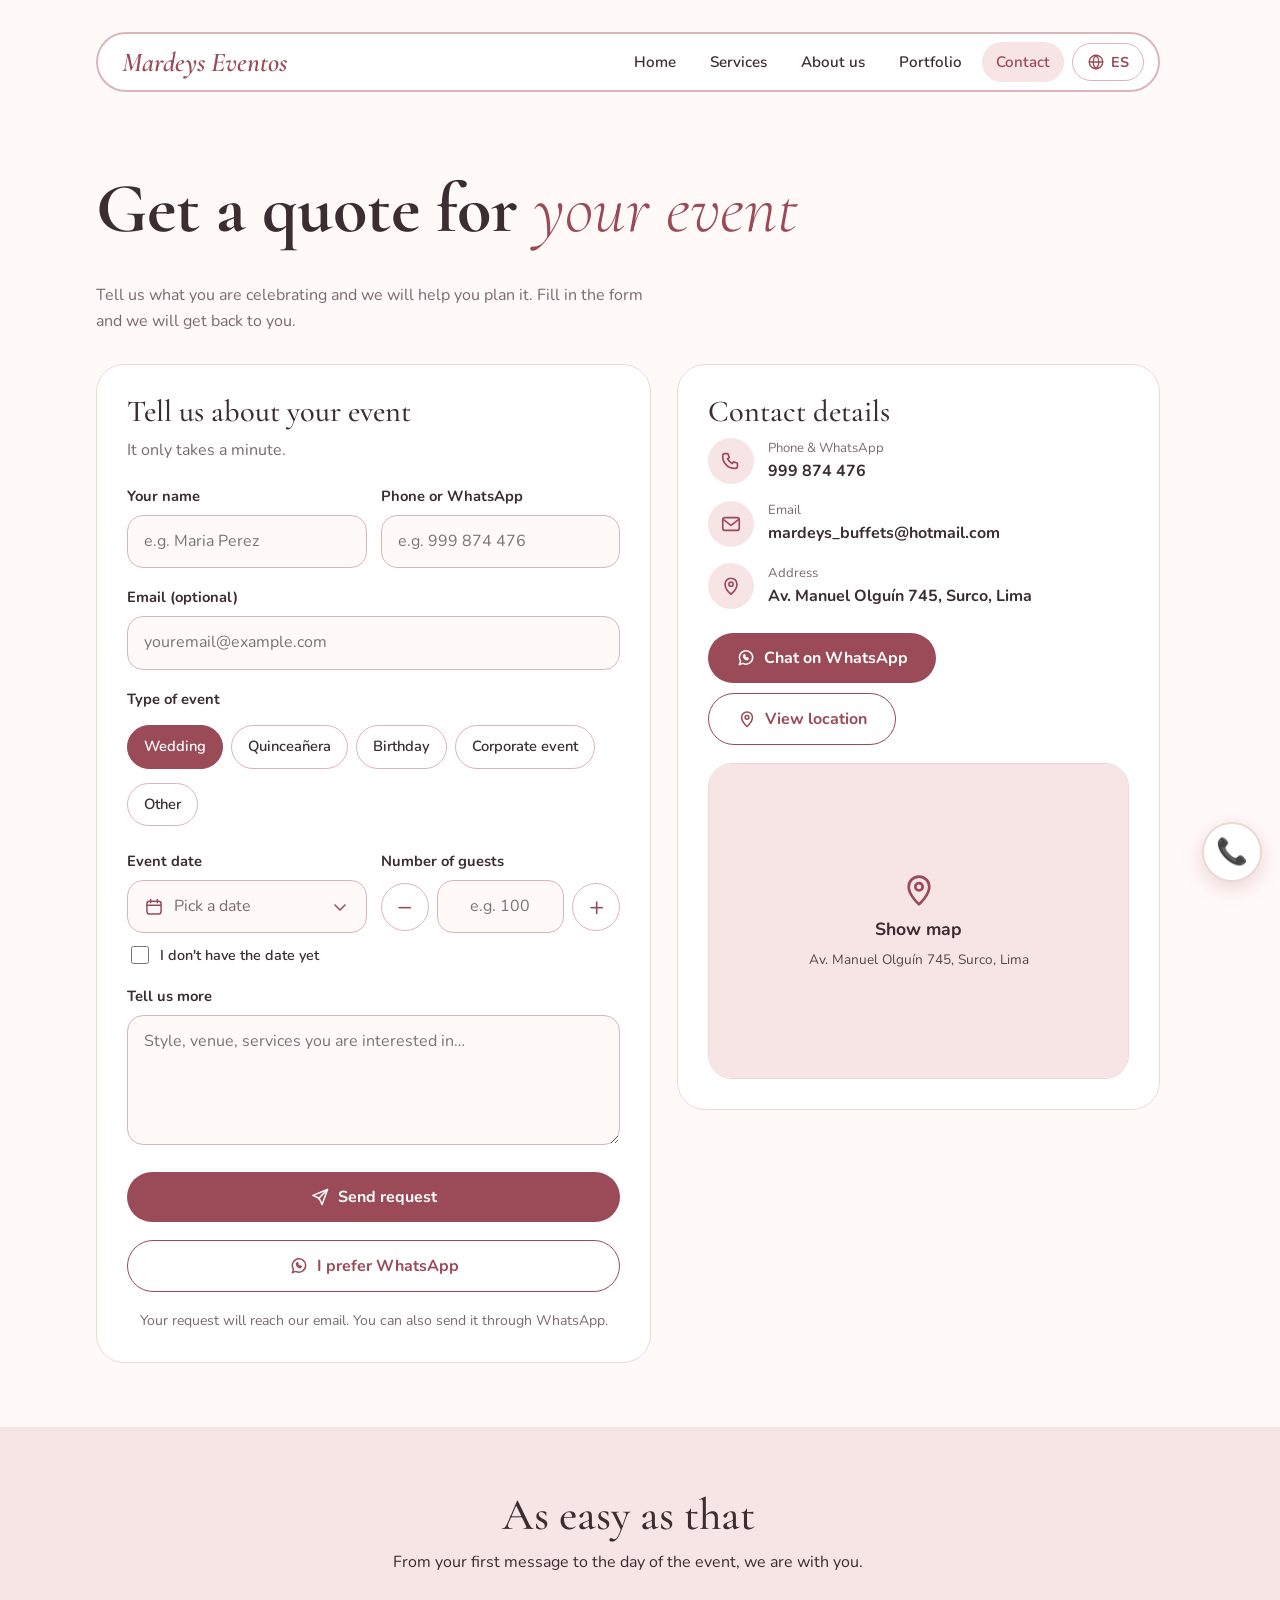
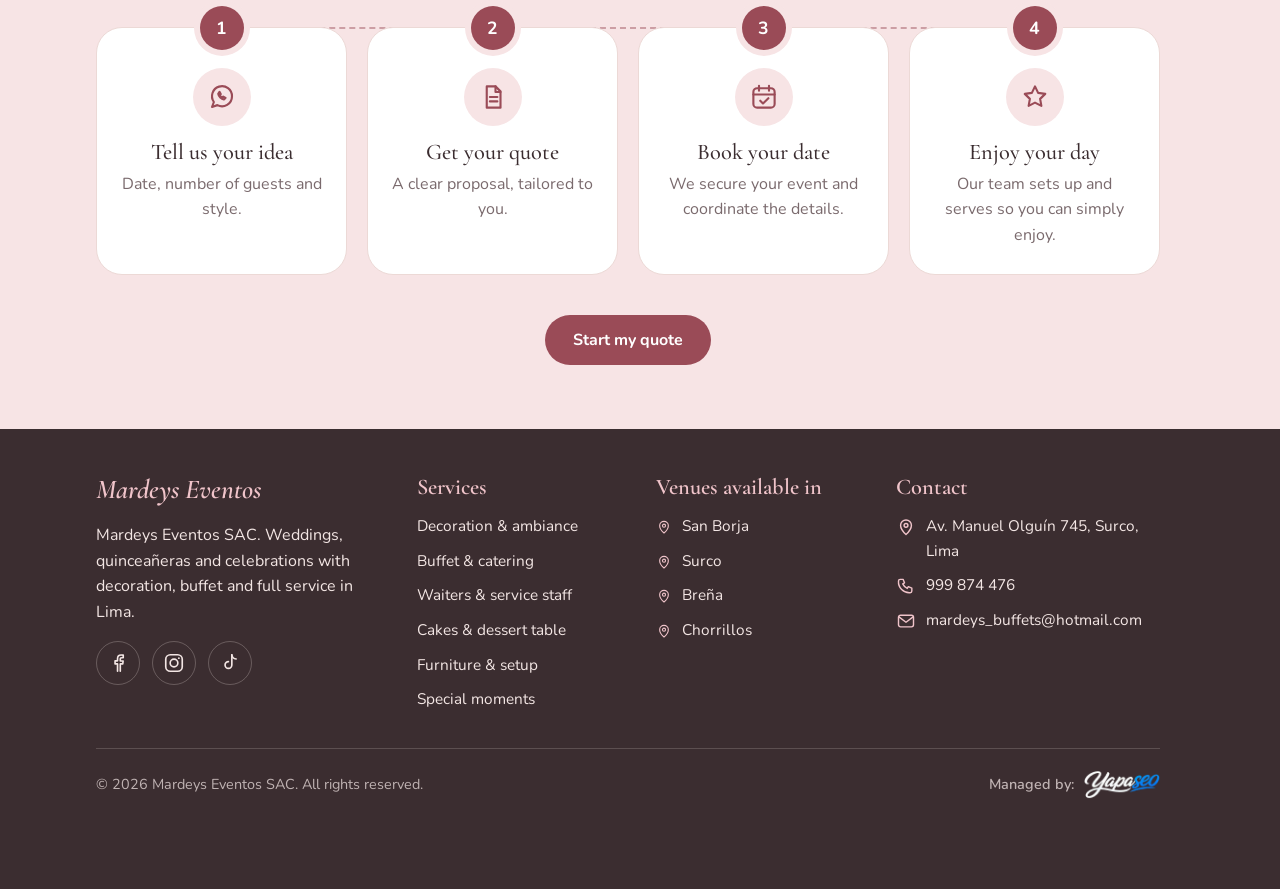
==== commit 31683aa3: "Add files via upload" ====
--- a/contacto/index.html
+++ b/contacto/index.html
@@ -36,10 +36,19 @@
     <meta name="twitter:image" content="https://agencyaxiom1-boop.github.io/mardeyseventos/assets/img/og-image.jpg" />
     <link rel="preconnect" href="https://fonts.googleapis.com" />
     <link rel="preconnect" href="https://fonts.gstatic.com" crossorigin />
+    <!-- Fuentes sin bloquear el renderizado: se cargan en segundo plano y se aplican al terminar -->
     <link
       href="https://fonts.googleapis.com/css2?family=Cormorant+Garamond:ital,wght@0,300;0,500;0,700;1,300;1,600&family=Nunito:wght@400;600;700&display=swap"
       rel="stylesheet"
+      media="print"
+      onload="this.media='all'"
     />
+    <noscript>
+      <link
+        href="https://fonts.googleapis.com/css2?family=Cormorant+Garamond:ital,wght@0,300;0,500;0,700;1,300;1,600&family=Nunito:wght@400;600;700&display=swap"
+        rel="stylesheet"
+      />
+    </noscript>
     <link rel="stylesheet" href="../assets/style.css" />
     <style>
 /* Botón de idioma y pie de página (igual que la portada) */
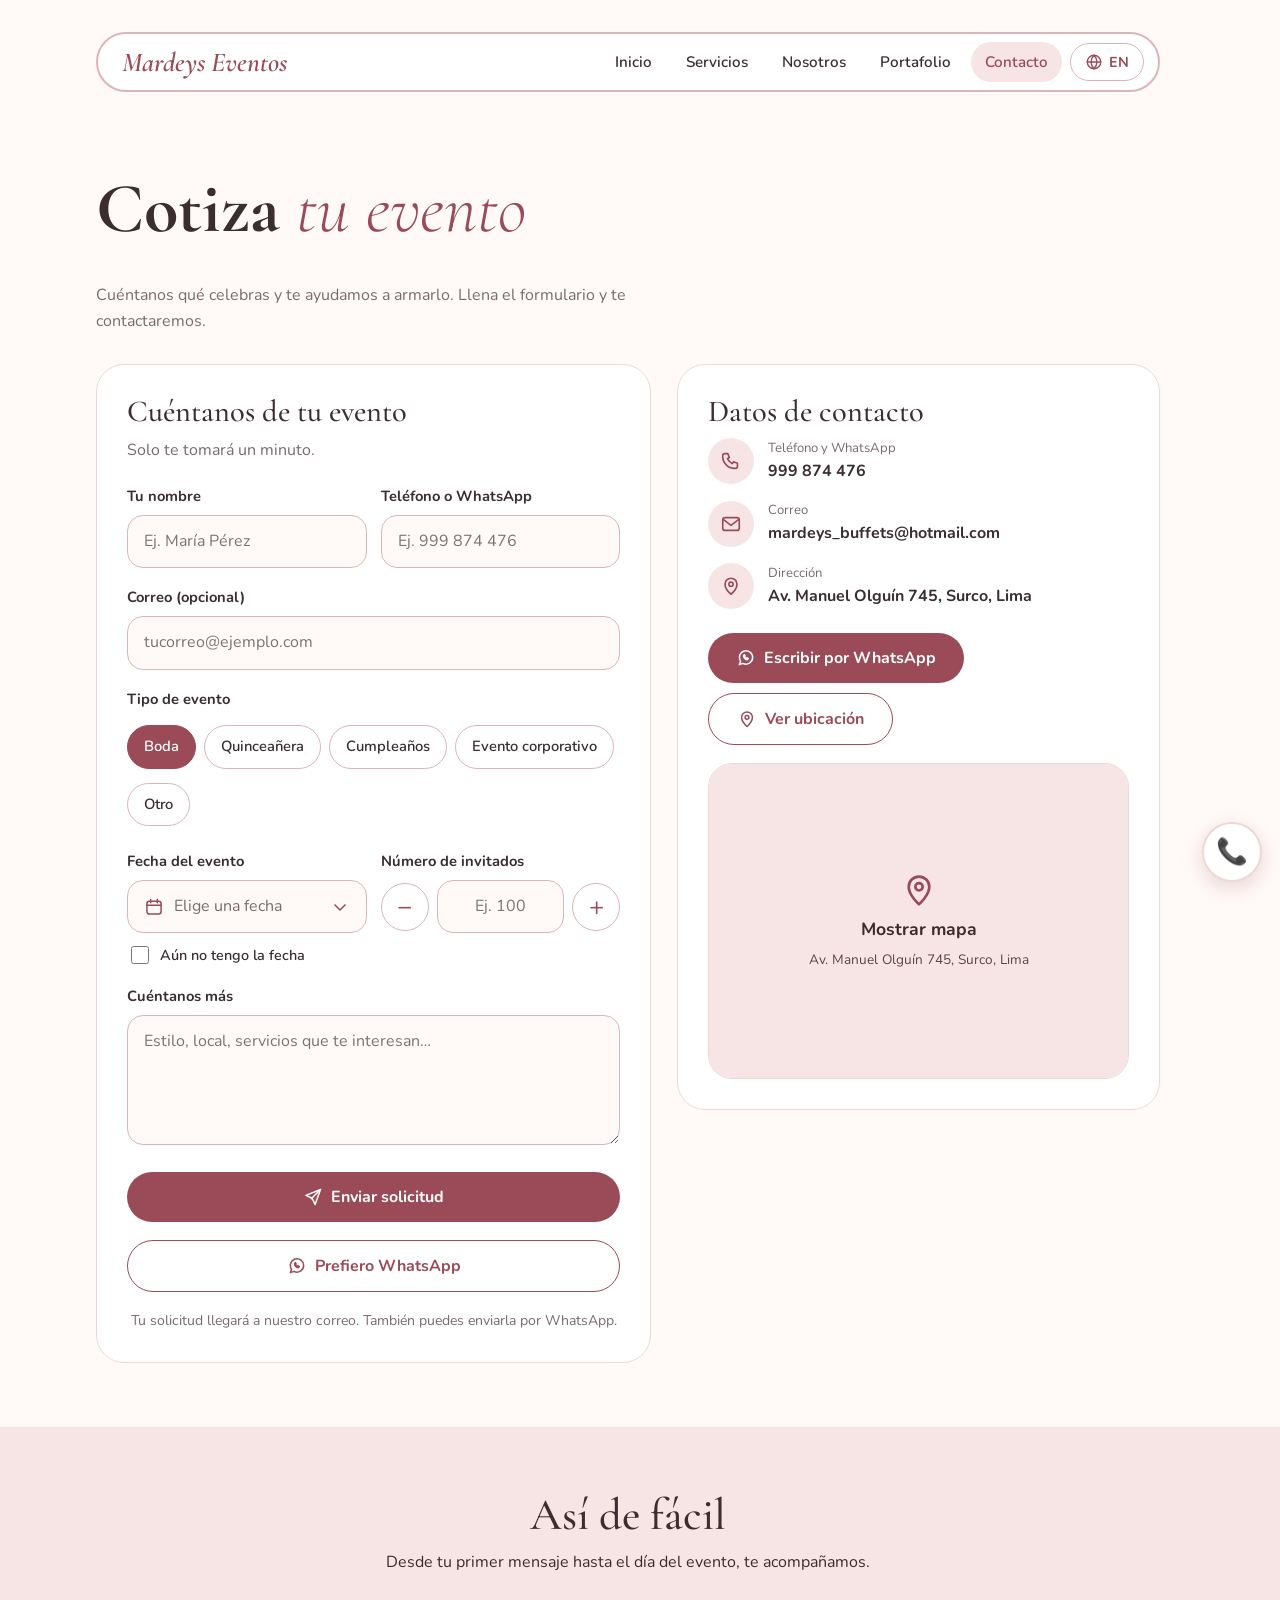
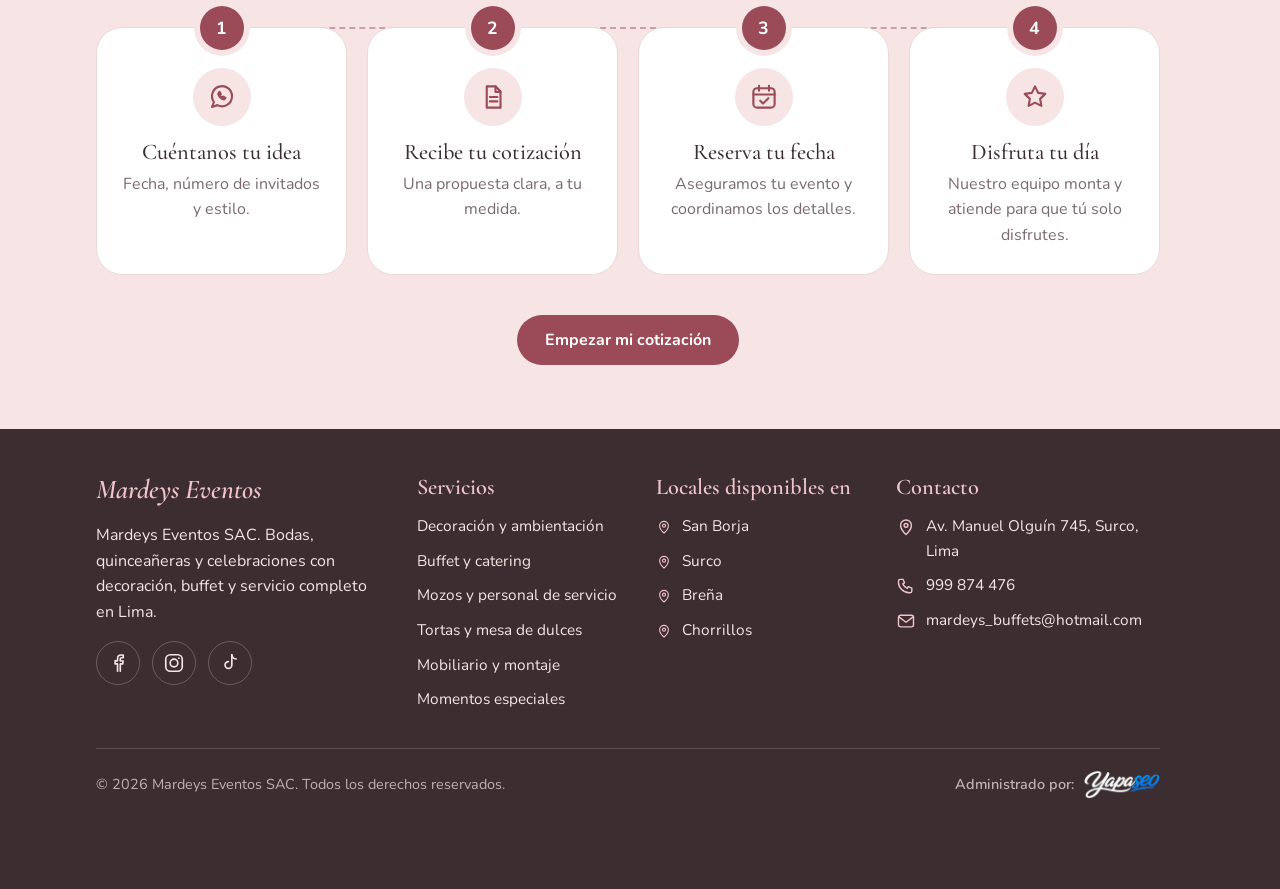
==== commit c1bdde1b: "Add files via upload" ====
--- a/contacto/index.html
+++ b/contacto/index.html
@@ -3,13 +3,13 @@
   <head>
     <meta charset="utf-8" />
     <meta name="viewport" content="width=device-width, initial-scale=1, viewport-fit=cover" />
-    <title>Contacto | Mardeys Eventos</title>
-    <meta name="description" content="Cotiza tu evento con Mardeys Eventos. WhatsApp 999 874 476, Surco, Lima." />
+    <title>Contacto y Cotizaciones | Mardeys Eventos en Surco</title>
+    <meta name="description" content="Cotiza tu boda, quinceañera o evento con Mardeys Eventos en Surco, Lima. Decoración, buffet y servicio completo. Escríbenos por WhatsApp al 999 874 476." />
     <meta name="theme-color" content="#b4636f" />
     <script>
       /* Evita el parpadeo español -> inglés al cargar */
       try {
-        var l = localStorage.getItem("lang") || ((navigator.language || "es").toLowerCase().indexOf("en") === 0 ? "en" : "es");
+        var l = localStorage.getItem("lang") || "es";
         if (l === "en") {
           document.documentElement.classList.add("lang-wait");
           setTimeout(function () {
@@ -19,20 +19,22 @@
       } catch (e) {}
     </script>
     <link rel="canonical" href="https://mardeyseventos.com/contacto/" />
-    <link rel="icon" href="../assets/img/favicon.png" type="image/png" />
+    <link rel="icon" href="../favicon.ico" sizes="48x48" />
+    <link rel="icon" href="../assets/img/favicon.png" type="image/png" sizes="512x512" />
+    <link rel="apple-touch-icon" href="../assets/img/apple-touch-icon.png" />
     <!-- Vista previa al compartir el enlace. Al publicar con el dominio final, cambia https://agencyaxiom1-boop.github.io/mardeyseventos/ por https://mardeyseventos.com/ -->
     <meta property="og:type" content="website" />
     <meta property="og:site_name" content="Mardeys Eventos" />
     <meta property="og:locale" content="es_PE" />
-    <meta property="og:title" content="Contacto | Mardeys Eventos" />
-    <meta property="og:description" content="Cotiza tu evento con Mardeys Eventos. WhatsApp 999 874 476, Surco, Lima." />
+    <meta property="og:title" content="Contacto y Cotizaciones | Mardeys Eventos en Surco" />
+    <meta property="og:description" content="Cotiza tu boda, quinceañera o evento con Mardeys Eventos en Surco, Lima. Decoración, buffet y servicio completo. Escríbenos por WhatsApp al 999 874 476." />
     <meta property="og:url" content="https://agencyaxiom1-boop.github.io/mardeyseventos/contacto/" />
     <meta property="og:image" content="https://agencyaxiom1-boop.github.io/mardeyseventos/assets/img/og-image.jpg" />
     <meta property="og:image:width" content="1200" />
     <meta property="og:image:height" content="630" />
     <meta name="twitter:card" content="summary_large_image" />
-    <meta name="twitter:title" content="Contacto | Mardeys Eventos" />
-    <meta name="twitter:description" content="Cotiza tu evento con Mardeys Eventos. WhatsApp 999 874 476, Surco, Lima." />
+    <meta name="twitter:title" content="Contacto y Cotizaciones | Mardeys Eventos en Surco" />
+    <meta name="twitter:description" content="Cotiza tu boda, quinceañera o evento con Mardeys Eventos en Surco, Lima. Decoración, buffet y servicio completo. Escríbenos por WhatsApp al 999 874 476." />
     <meta name="twitter:image" content="https://agencyaxiom1-boop.github.io/mardeyseventos/assets/img/og-image.jpg" />
     <link rel="preconnect" href="https://fonts.googleapis.com" />
     <link rel="preconnect" href="https://fonts.gstatic.com" crossorigin />
@@ -941,7 +943,7 @@
         try {
           saved = localStorage.getItem("lang");
         } catch (e) {}
-        var lang = saved || ((navigator.language || "es").toLowerCase().indexOf("en") === 0 ? "en" : "es");
+        var lang = saved || "es"; /* Español por defecto; el inglés solo se activa si la persona pulsa el botón EN */
         if (lang === "en") apply("en", false);
         D.documentElement.classList.remove("lang-wait");
         btn.addEventListener("click", function () {
